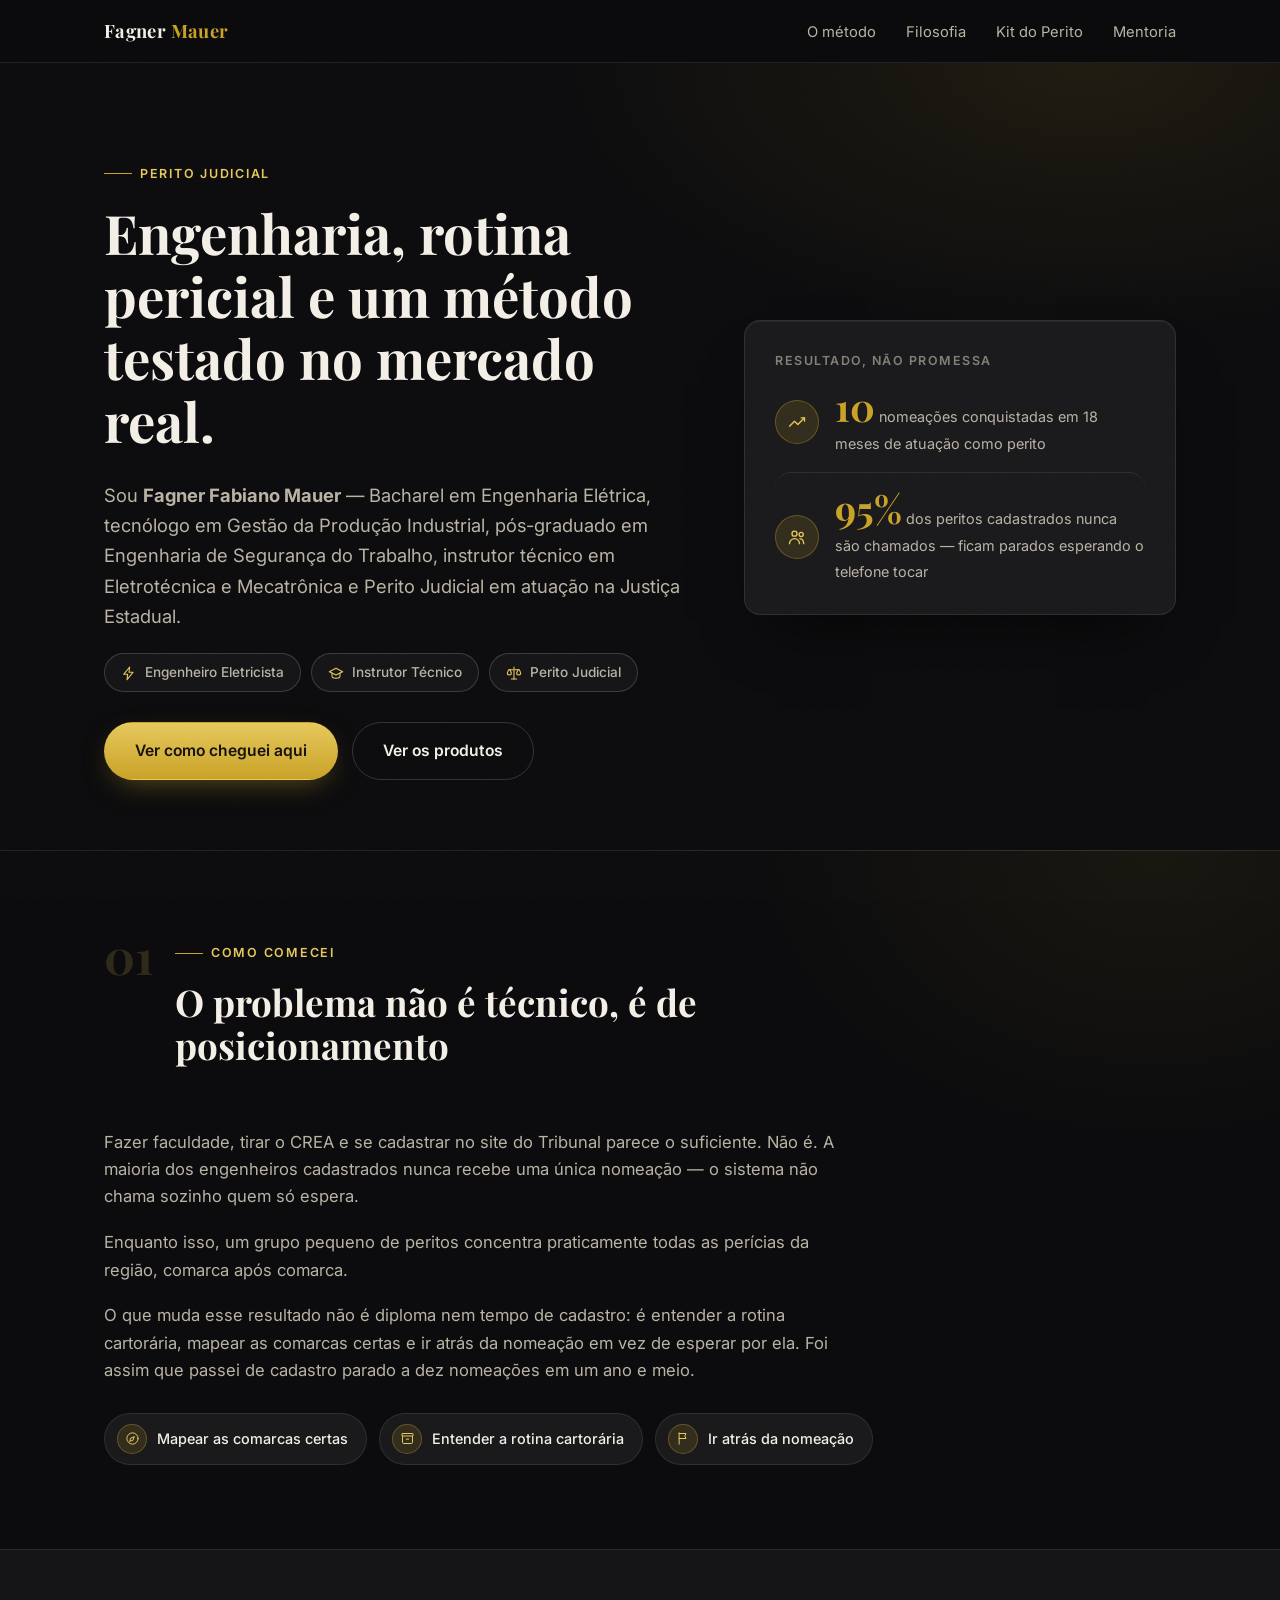
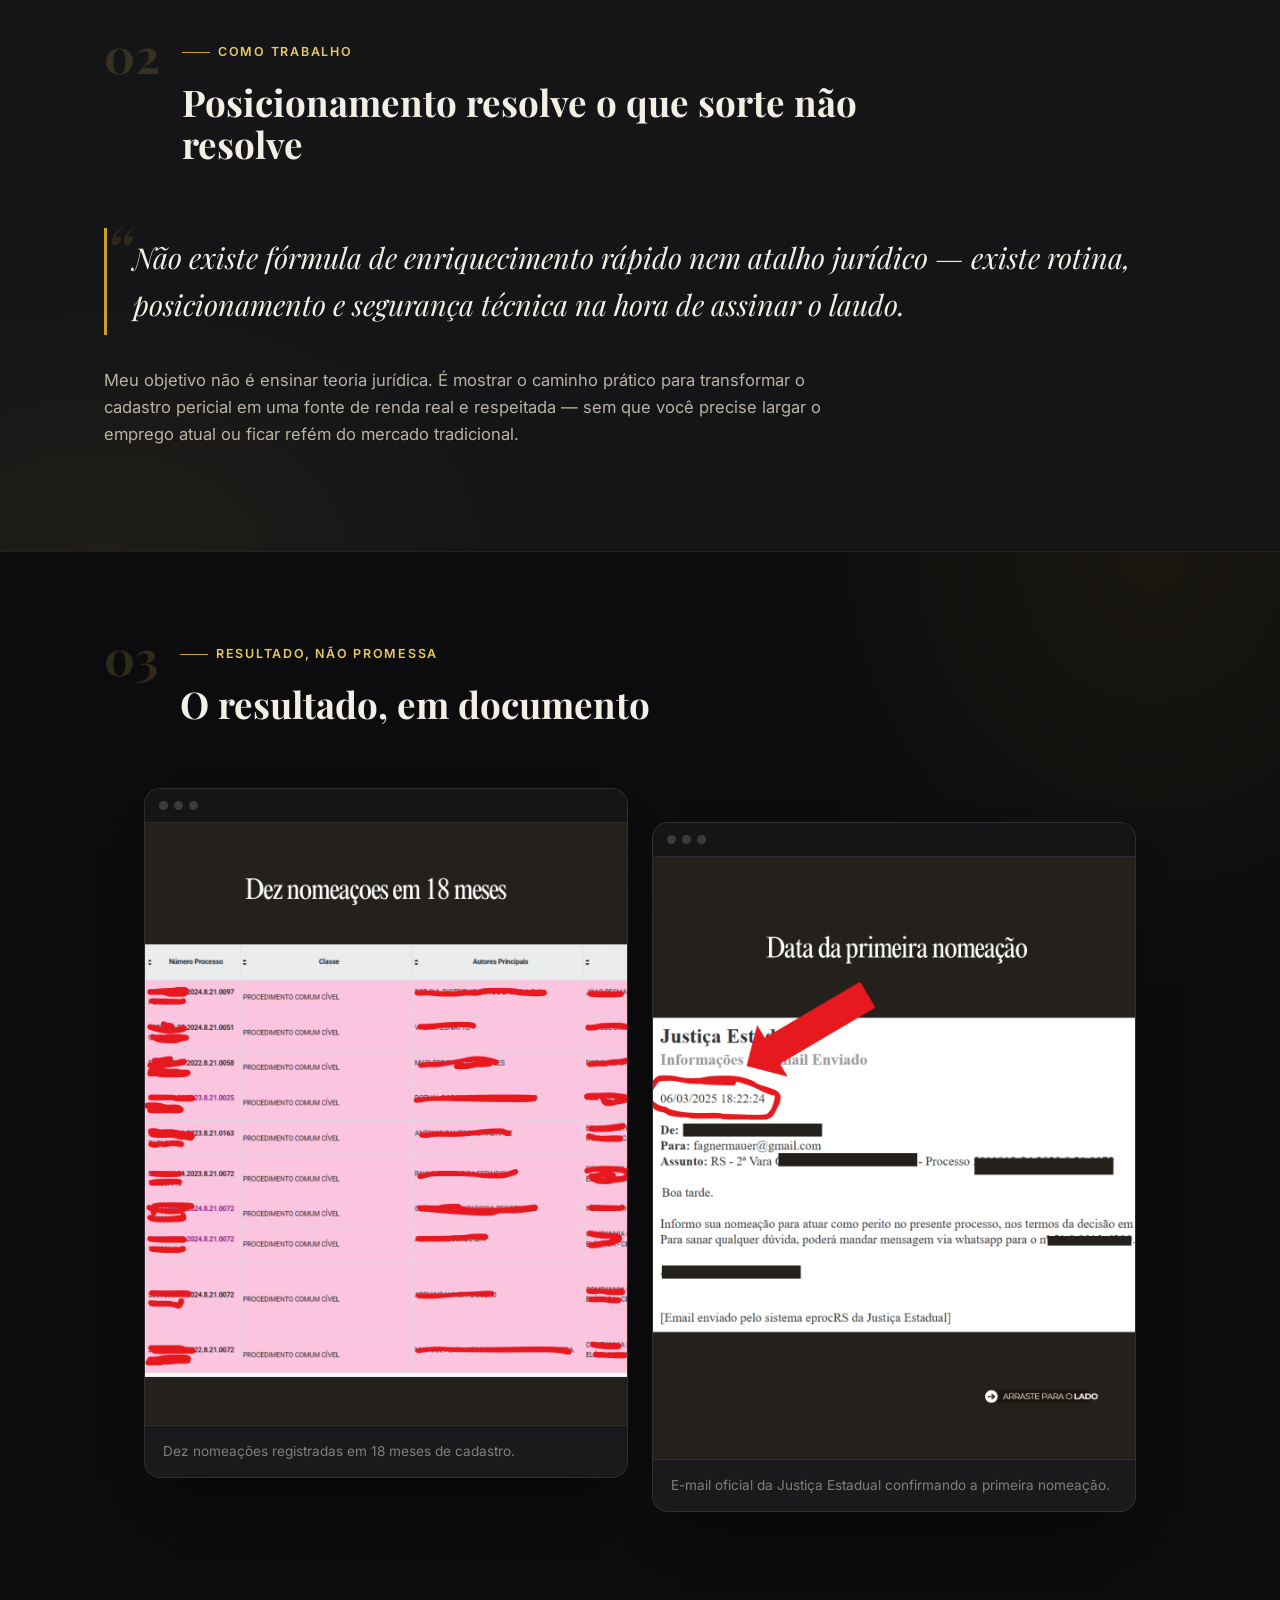
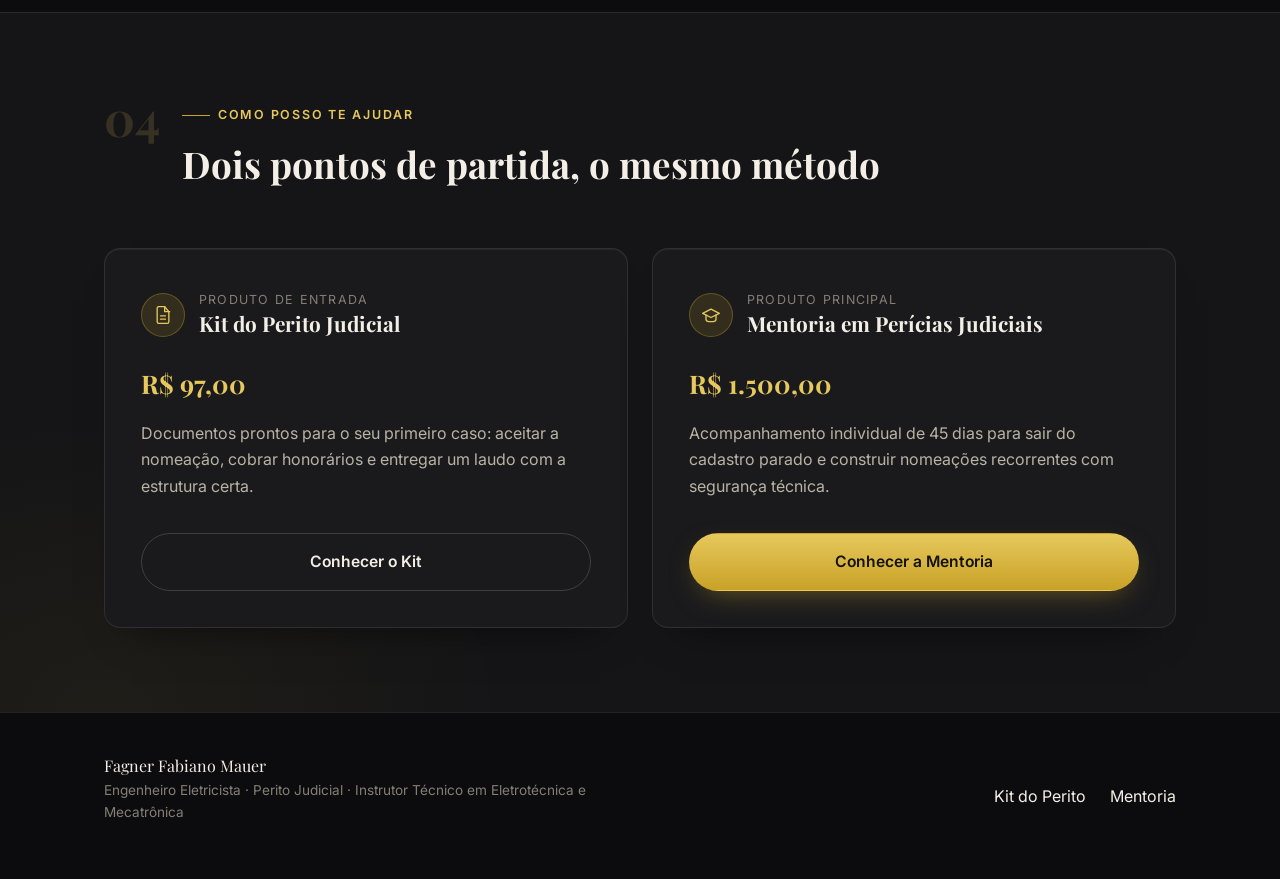
==== index.html @ dd3d5148 "Corrige preço do Kit para R$97,00 e liga o checkout real O checkout Eduzz mostra R$97,00 (não R$49,0" ====
<!doctype html>
<html lang="pt-BR">
<head>
  <meta charset="UTF-8" />
  <meta name="viewport" content="width=device-width, initial-scale=1.0" />
  <title>Fagner Mauer — Perito Judicial | Engenharia e Perícias Judiciais</title>
  <meta name="description" content="Fagner Fabiano Mauer, Engenheiro e Perito Judicial: o método por trás de dez nomeações em 18 meses e como aplicá-lo na sua própria atuação pericial." />
  <link rel="preconnect" href="https://fonts.googleapis.com" />
  <link rel="preconnect" href="https://fonts.gstatic.com" crossorigin />
  <link href="https://fonts.googleapis.com/css2?family=Playfair+Display:wght@600;700&family=Inter:wght@400;500;600;700&display=swap" rel="stylesheet" />
  <link rel="stylesheet" href="assets/css/style.css" />
</head>
<body>

  <nav class="nav">
    <div class="container nav-inner">
      <a href="index.html" class="brand">Fagner <span>Mauer</span></a>
      <ul class="nav-links">
        <li><a href="#historia">O método</a></li>
        <li><a href="#filosofia">Filosofia</a></li>
        <li><a href="kit.html">Kit do Perito</a></li>
        <li><a href="mentoria.html">Mentoria</a></li>
      </ul>
      <button class="nav-toggle" aria-label="Abrir menu" aria-expanded="false">☰</button>
    </div>
  </nav>

  <header class="hero">
    <div class="container hero-grid">
      <div class="hero-copy">
        <span class="eyebrow">Perito Judicial</span>
        <h1>Engenharia, rotina pericial e um método testado no mercado real.</h1>
        <p class="lede">
          Sou <strong>Fagner Fabiano Mauer</strong> — Bacharel em Engenharia Elétrica, tecnólogo em Gestão da
          Produção Industrial, pós-graduado em Engenharia de Segurança do Trabalho, instrutor técnico em
          Eletrotécnica e Mecatrônica e Perito Judicial em atuação na Justiça Estadual.
        </p>
        <div class="credential-row">
          <span class="badge">
            <svg class="icon" viewBox="0 0 24 24"><path d="M13 3 4 14h6l-1 8 9-11h-6l1-8Z" /></svg>
            Engenheiro Eletricista
          </span>
          <span class="badge">
            <svg class="icon" viewBox="0 0 24 24"><path d="M22 10 12 5 2 10l10 5 10-5Z" /><path d="M6 12v5c0 1.7 2.7 3 6 3s6-1.3 6-3v-5" /></svg>
            Instrutor Técnico
          </span>
          <span class="badge">
            <svg class="icon" viewBox="0 0 24 24"><path d="M12 3v18" /><path d="M8 21h8" /><path d="M5 7h6M13 7h6" /><path d="M4 7 2 12a3 3 0 0 0 3 3 3 3 0 0 0 3-3L6 7Z" /><path d="M18 7l-2 5a3 3 0 0 0 3 3 3 3 0 0 0 3-3l-2-5Z" /></svg>
            Perito Judicial
          </span>
        </div>
        <div class="hero-actions">
          <a href="#historia" class="btn btn-primary">Ver como cheguei aqui</a>
          <a href="#produtos" class="btn btn-outline">Ver os produtos</a>
        </div>
      </div>
      <div class="hero-panel reveal">
        <span class="panel-label">Resultado, não promessa</span>
        <div class="stat">
          <span class="icon-circle">
            <svg class="icon" viewBox="0 0 24 24"><path d="m3 17 6-6 4 4 8-8" /><path d="M17 7h4v4" /></svg>
          </span>
          <div>
            <span class="num">10</span>
            <span class="desc">nomeações conquistadas em 18 meses de atuação como perito</span>
          </div>
        </div>
        <div class="stat">
          <span class="icon-circle">
            <svg class="icon" viewBox="0 0 24 24"><circle cx="9" cy="8" r="3" /><path d="M3 20c0-3.3 2.7-6 6-6s6 2.7 6 6" /><circle cx="17" cy="9" r="2.5" /><path d="M15.5 14c2.5.3 4.5 2.5 4.5 6" /></svg>
          </span>
          <div>
            <span class="num">95%</span>
            <span class="desc">dos peritos cadastrados nunca são chamados — ficam parados esperando o telefone tocar</span>
          </div>
        </div>
      </div>
    </div>
  </header>

  <section id="historia">
    <div class="container">
      <div class="section-head">
        <span class="sec-num">01</span>
        <div class="section-head-text">
          <span class="eyebrow">Como comecei</span>
          <h2>O problema não é técnico, é de posicionamento</h2>
        </div>
      </div>
      <div class="prose prose-lg reveal">
        <p>
          Fazer faculdade, tirar o CREA e se cadastrar no site do Tribunal parece o suficiente. Não é. A maioria
          dos engenheiros cadastrados nunca recebe uma única nomeação — o sistema não chama sozinho quem só espera.
        </p>
        <p>
          Enquanto isso, um grupo pequeno de peritos concentra praticamente todas as perícias da região, comarca
          após comarca.
        </p>
        <p>
          O que muda esse resultado não é diploma nem tempo de cadastro: é entender a rotina cartorária, mapear as
          comarcas certas e ir atrás da nomeação em vez de esperar por ela. Foi assim que passei de cadastro parado
          a dez nomeações em um ano e meio.
        </p>
      </div>
      <div class="chip-row reveal">
        <span class="chip">
          <span class="icon-circle">
            <svg class="icon" viewBox="0 0 24 24"><circle cx="12" cy="12" r="9" /><path d="m14.5 9.5-1.8 5.3-5.3 1.8 1.8-5.3 5.3-1.8Z" /></svg>
          </span>
          Mapear as comarcas certas
        </span>
        <span class="chip">
          <span class="icon-circle">
            <svg class="icon" viewBox="0 0 24 24"><rect x="3" y="4" width="18" height="4" rx="1" /><path d="M4 8v10a2 2 0 0 0 2 2h12a2 2 0 0 0 2-2V8" /><path d="M10 13h4" /></svg>
          </span>
          Entender a rotina cartorária
        </span>
        <span class="chip">
          <span class="icon-circle">
            <svg class="icon" viewBox="0 0 24 24"><path d="M5 3v18" /><path d="M5 4h11l-2 4 2 4H5" /></svg>
          </span>
          Ir atrás da nomeação
        </span>
      </div>
    </div>
  </section>

  <section id="filosofia">
    <div class="container">
      <div class="section-head">
        <span class="sec-num">02</span>
        <div class="section-head-text">
          <span class="eyebrow">Como trabalho</span>
          <h2>Posicionamento resolve o que sorte não resolve</h2>
        </div>
      </div>
      <blockquote class="pull-quote reveal">
        Não existe fórmula de enriquecimento rápido nem atalho jurídico — existe rotina, posicionamento e
        segurança técnica na hora de assinar o laudo.
      </blockquote>
      <div class="prose prose-lg reveal">
        <p>
          Meu objetivo não é ensinar teoria jurídica. É mostrar o caminho prático para transformar o cadastro
          pericial em uma fonte de renda real e respeitada — sem que você precise largar o emprego atual ou ficar
          refém do mercado tradicional.
        </p>
      </div>
    </div>
  </section>

  <section id="prova">
    <div class="container">
      <div class="section-head">
        <span class="sec-num">03</span>
        <div class="section-head-text">
          <span class="eyebrow">Resultado, não promessa</span>
          <h2>O resultado, em documento</h2>
        </div>
      </div>
      <figure class="proof-gallery reveal">
        <div class="proof-item">
          <div class="chrome-bar"><span></span><span></span><span></span></div>
          <img src="assets/img/proof/nomeacoes.png" alt="Tabela de processos judiciais com dez nomeações registradas em 18 meses" loading="lazy" />
          <figcaption>Dez nomeações registradas em 18 meses de cadastro.</figcaption>
        </div>
        <div class="proof-item">
          <div class="chrome-bar"><span></span><span></span><span></span></div>
          <img src="assets/img/proof/email-nomeacao.png" alt="E-mail do sistema eprocRS informando a data da primeira nomeação como perito" loading="lazy" />
          <figcaption>E-mail oficial da Justiça Estadual confirmando a primeira nomeação.</figcaption>
        </div>
      </figure>
    </div>
  </section>

  <section id="produtos">
    <div class="container">
      <div class="section-head">
        <span class="sec-num">04</span>
        <div class="section-head-text">
          <span class="eyebrow">Como posso te ajudar</span>
          <h2>Dois pontos de partida, o mesmo método</h2>
        </div>
      </div>
      <div class="grid grid-2">
        <div class="offer-card reveal">
          <div class="offer-head">
            <span class="icon-circle">
              <svg class="icon" viewBox="0 0 24 24"><path d="M14 2H7a2 2 0 0 0-2 2v16a2 2 0 0 0 2 2h10a2 2 0 0 0 2-2V8Z" /><path d="M14 2v6h6" /><path d="M9 13h6M9 17h6" /></svg>
            </span>
            <div>
              <span class="offer-tag">Produto de entrada</span>
              <h3>Kit do Perito Judicial</h3>
            </div>
          </div>
          <span class="offer-price">R$ 97,00</span>
          <p>
            Documentos prontos para o seu primeiro caso: aceitar a nomeação, cobrar honorários e entregar um laudo
            com a estrutura certa.
          </p>
          <a href="kit.html" class="btn btn-outline btn-block">Conhecer o Kit</a>
        </div>
        <div class="offer-card reveal">
          <div class="offer-head">
            <span class="icon-circle">
              <svg class="icon" viewBox="0 0 24 24"><path d="M22 10 12 5 2 10l10 5 10-5Z" /><path d="M6 12v5c0 1.7 2.7 3 6 3s6-1.3 6-3v-5" /></svg>
            </span>
            <div>
              <span class="offer-tag">Produto principal</span>
              <h3>Mentoria em Perícias Judiciais</h3>
            </div>
          </div>
          <span class="offer-price">R$ 1.500,00</span>
          <p>
            Acompanhamento individual de 45 dias para sair do cadastro parado e construir nomeações recorrentes
            com segurança técnica.
          </p>
          <a href="mentoria.html" class="btn btn-primary btn-block">Conhecer a Mentoria</a>
        </div>
      </div>
    </div>
  </section>

  <footer>
    <div class="container">
      <div>
        <div class="foot-name">Fagner Fabiano Mauer</div>
        <p class="foot-cred">Engenheiro Eletricista · Perito Judicial · Instrutor Técnico em Eletrotécnica e Mecatrônica</p>
      </div>
      <div>
        <a href="kit.html" style="margin-right: 20px;">Kit do Perito</a>
        <a href="mentoria.html">Mentoria</a>
      </div>
    </div>
  </footer>

  <script src="assets/vendor/gsap.min.js"></script>
  <script src="assets/vendor/ScrollTrigger.min.js"></script>
  <script src="assets/js/main.js"></script>
</body>
</html>
---- assets/css/style.css ----
/* ===========================================================
   Fagner Mauer — Perito Judicial
   Funil: index (carta) -> kit -> mentoria
   =========================================================== */

:root {
  --bg: #0c0c0e;
  --bg-alt: #151517;
  --bg-card: #1a1a1d;
  --border: rgba(255, 255, 255, 0.09);
  --border-strong: rgba(255, 255, 255, 0.16);

  --gold: #c9a227;
  --gold-light: #e6c85c;
  --gold-dim: rgba(201, 162, 39, 0.14);

  --text: #f3efe6;
  --text-muted: #b9b3a4;
  --text-faint: #837f76;

  --serif: "Playfair Display", "Times New Roman", Georgia, serif;
  --sans: "Inter", -apple-system, BlinkMacSystemFont, "Segoe UI", sans-serif;

  --container: 1120px;
  --radius: 10px;
  --radius-lg: 16px;
}

* {
  box-sizing: border-box;
}

html {
  scroll-behavior: smooth;
}

body {
  margin: 0;
  background: var(--bg);
  color: var(--text);
  font-family: var(--sans);
  font-size: 16px;
  line-height: 1.65;
  -webkit-font-smoothing: antialiased;
  position: relative;
}

/* Textura sutil de grão — tira a chapadez do preto sólido, quase imperceptível. */
body::before {
  content: "";
  position: fixed;
  inset: 0;
  z-index: 1;
  pointer-events: none;
  opacity: 0.035;
  mix-blend-mode: overlay;
  background-image: url("data:image/svg+xml,%3Csvg xmlns='http://www.w3.org/2000/svg' width='180' height='180'%3E%3Cfilter id='n'%3E%3CfeTurbulence type='fractalNoise' baseFrequency='0.9' numOctaves='2' stitchTiles='stitch'/%3E%3C/filter%3E%3Crect width='100%25' height='100%25' filter='url(%23n)'/%3E%3C/svg%3E");
}

/* Glow ambiente alternado por seção — evita a parede preta plana entre blocos. */
section {
  position: relative;
  overflow: hidden;
}

section::before {
  content: "";
  position: absolute;
  inset: 0;
  z-index: 0;
  pointer-events: none;
  background: radial-gradient(45% 60% at 90% 0%, rgba(201, 162, 39, 0.07), transparent 70%);
}

section:nth-of-type(even)::before {
  background: radial-gradient(45% 60% at 8% 100%, rgba(201, 162, 39, 0.06), transparent 70%);
}

section > .container {
  position: relative;
  z-index: 1;
}

img {
  max-width: 100%;
  display: block;
}

a {
  color: inherit;
  text-decoration: none;
}

h1, h2, h3, h4 {
  font-family: var(--serif);
  font-weight: 700;
  line-height: 1.15;
  margin: 0 0 0.5em;
  color: var(--text);
}

h1 { font-size: clamp(2.1rem, 5vw, 3.4rem); }
h2 { font-size: clamp(1.6rem, 3.4vw, 2.3rem); }
h3 { font-size: 1.3rem; }

p {
  margin: 0 0 1.1em;
  color: var(--text-muted);
}

.container {
  width: 100%;
  max-width: var(--container);
  margin: 0 auto;
  padding: 0 24px;
}

.eyebrow {
  display: inline-flex;
  align-items: center;
  gap: 8px;
  font-size: 0.78rem;
  letter-spacing: 0.14em;
  text-transform: uppercase;
  color: var(--gold-light);
  font-weight: 600;
  margin-bottom: 18px;
}

.eyebrow::before {
  content: "";
  width: 28px;
  height: 1px;
  background: var(--gold);
}

/* ---------- Icons ---------- */
.icon {
  width: 20px;
  height: 20px;
  flex: none;
  stroke: currentColor;
  fill: none;
  stroke-width: 1.6;
  stroke-linecap: round;
  stroke-linejoin: round;
}

.icon-lg {
  width: 26px;
  height: 26px;
  stroke-width: 1.5;
}

.icon-circle {
  flex: none;
  width: 44px;
  height: 44px;
  border-radius: 50%;
  background: var(--gold-dim);
  border: 1px solid rgba(201, 162, 39, 0.35);
  color: var(--gold-light);
  display: flex;
  align-items: center;
  justify-content: center;
}

/* ---------- Nav ---------- */
.nav {
  position: sticky;
  top: 0;
  z-index: 50;
  background: rgba(12, 12, 14, 0.85);
  backdrop-filter: blur(10px);
  border-bottom: 1px solid var(--border);
}

.nav-inner {
  display: flex;
  align-items: center;
  justify-content: space-between;
  padding: 16px 24px;
}

.brand {
  font-family: var(--serif);
  font-size: 1.15rem;
  font-weight: 700;
  letter-spacing: 0.02em;
  color: var(--text);
}

.brand span {
  color: var(--gold);
}

.nav-links {
  display: flex;
  align-items: center;
  gap: 30px;
  list-style: none;
  margin: 0;
  padding: 0;
}

.nav-links a {
  font-size: 0.92rem;
  color: var(--text-muted);
  transition: color 0.2s ease;
}

.nav-links a:hover {
  color: var(--gold-light);
}

.nav-toggle {
  display: none;
  background: none;
  border: 1px solid var(--border-strong);
  border-radius: 8px;
  width: 40px;
  height: 40px;
  color: var(--text);
  font-size: 1.1rem;
  cursor: pointer;
}

/* ---------- Buttons ---------- */
.btn {
  display: inline-flex;
  align-items: center;
  justify-content: center;
  gap: 8px;
  padding: 15px 30px;
  border-radius: 999px;
  font-weight: 600;
  font-size: 0.98rem;
  border: 1px solid transparent;
  cursor: pointer;
  transition: transform 0.18s ease, box-shadow 0.18s ease, background 0.18s ease, border-color 0.18s ease;
}

.btn-primary {
  background: linear-gradient(180deg, var(--gold-light), var(--gold));
  color: #14120a;
  box-shadow: 0 10px 30px -12px rgba(201, 162, 39, 0.55);
}

.btn-primary:hover {
  transform: translateY(-2px);
  box-shadow: 0 14px 34px -10px rgba(201, 162, 39, 0.7);
}

.btn-outline {
  background: transparent;
  color: var(--text);
  border-color: var(--border-strong);
}

.btn-outline:hover {
  border-color: var(--gold);
  color: var(--gold-light);
}

.btn-block { width: 100%; }

/* ---------- Hero ---------- */
.hero {
  padding: 92px 0 70px;
  border-bottom: 1px solid var(--border);
  background:
    radial-gradient(60% 50% at 85% 0%, rgba(201, 162, 39, 0.10), transparent 70%),
    var(--bg);
}

.hero .lede {
  font-size: 1.15rem;
  color: var(--text-muted);
  max-width: 640px;
}

.hero-price {
  display: inline-flex;
  align-items: baseline;
  gap: 10px;
  margin: 6px 0 26px;
  font-family: var(--serif);
}

.hero-price .amount {
  font-size: 2.4rem;
  color: var(--gold-light);
  font-weight: 700;
  white-space: nowrap;
}

.hero-price .label {
  font-size: 0.95rem;
  color: var(--text-faint);
  font-family: var(--sans);
}

.badge {
  display: inline-flex;
  align-items: center;
  gap: 8px;
  padding: 7px 16px;
  border-radius: 999px;
  background: var(--gold-dim);
  border: 1px solid rgba(201, 162, 39, 0.35);
  color: var(--gold-light);
  font-size: 0.85rem;
  font-weight: 600;
  margin-bottom: 22px;
}

.badge .icon {
  width: 16px;
  height: 16px;
}

.hero-actions {
  display: flex;
  flex-wrap: wrap;
  gap: 14px;
  margin-top: 30px;
}

/* ---------- Hero: layout em 2 colunas (texto + painel de destaque) ---------- */
.hero-grid {
  display: grid;
  grid-template-columns: 1.15fr 0.85fr;
  gap: 56px;
  align-items: center;
}

.hero-panel {
  background: var(--bg-card);
  border: 1px solid var(--border);
  border-radius: var(--radius-lg);
  padding: 30px;
  display: flex;
  flex-direction: column;
  gap: 16px;
  box-shadow: inset 0 1px 0 rgba(255, 255, 255, 0.05), 0 34px 60px -30px rgba(0, 0, 0, 0.75);
}

.hero-panel .panel-label {
  font-size: 0.78rem;
  letter-spacing: 0.12em;
  text-transform: uppercase;
  color: var(--text-faint);
  font-weight: 600;
}

.hero-panel .stat {
  box-shadow: none;
  padding: 0;
  border: 0;
  background: none;
}

.hero-panel .stat + .stat {
  padding-top: 16px;
  border-top: 1px solid var(--border);
}

.hero-panel .hero-price {
  margin: 0;
  flex-direction: column;
  align-items: flex-start;
  gap: 2px;
}

.hero-panel .badge {
  margin-bottom: 0;
}

.hero-panel .panel-quote {
  font-family: var(--serif);
  font-style: italic;
  font-size: 1.05rem;
  color: var(--text);
  border-left: 2px solid var(--gold);
  padding-left: 14px;
  margin: 0;
}

.hero-panel .btn {
  margin-top: 4px;
}

/* Faixa de credenciais/badges abaixo do lede do hero */
.credential-row {
  display: flex;
  flex-wrap: wrap;
  gap: 10px;
  margin: 22px 0 6px;
}

.credential-row .badge {
  margin-bottom: 0;
  background: rgba(255, 255, 255, 0.04);
  border-color: var(--border-strong);
  color: var(--text-muted);
  font-weight: 500;
}

.credential-row .badge .icon {
  color: var(--gold-light);
}

/* ---------- Stat strip ---------- */
.stat-strip {
  border-bottom: 1px solid var(--border);
  background: var(--bg-alt);
}

.stat-strip .container {
  display: grid;
  grid-template-columns: repeat(2, 1fr);
  gap: 20px;
  padding-top: 40px;
  padding-bottom: 40px;
}

.stat {
  display: flex;
  align-items: center;
  gap: 16px;
  padding: 22px 24px;
  background: var(--bg-card);
  border: 1px solid var(--border);
  border-radius: var(--radius-lg);
  box-shadow: inset 0 1px 0 rgba(255, 255, 255, 0.05), 0 20px 34px -28px rgba(0, 0, 0, 0.6);
}

.stat .num {
  font-family: var(--serif);
  font-size: 2.4rem;
  color: var(--gold);
  font-weight: 700;
  line-height: 1;
}

.stat .desc {
  color: var(--text-muted);
  font-size: 0.9rem;
  max-width: 260px;
}

/* ---------- Sections ---------- */
section {
  padding: 84px 0;
}

section + section {
  border-top: 1px solid var(--border);
}

.section-head {
  display: flex;
  align-items: flex-start;
  gap: 22px;
  max-width: 780px;
  margin-bottom: 44px;
}

.section-head .sec-num {
  flex: none;
  font-family: var(--serif);
  font-size: 3rem;
  font-weight: 700;
  line-height: 0.85;
  color: rgba(230, 200, 92, 0.16);
}

.section-head-text {
  min-width: 0;
}

.section-head-text .eyebrow {
  margin-top: 6px;
}

/* Zebra: alterna o fundo das seções de conteúdo para quebrar a monotonia do preto */
section:nth-of-type(even):not(.cta-band) {
  background-color: var(--bg-alt);
}

.prose p {
  font-size: 1.04rem;
}

.prose-lg {
  max-width: 760px;
}

/* Chips — resume pontos-chave do texto acima em formato escaneável */
.chip-row {
  display: flex;
  flex-wrap: wrap;
  gap: 12px;
  margin: 28px 0 0;
}

.chip {
  display: inline-flex;
  align-items: center;
  gap: 10px;
  padding: 10px 18px 10px 12px;
  background: var(--bg-card);
  border: 1px solid var(--border);
  border-radius: 999px;
  font-size: 0.9rem;
  color: var(--text);
  font-weight: 500;
}

.chip .icon-circle {
  width: 30px;
  height: 30px;
}

.chip .icon {
  width: 15px;
  height: 15px;
}

/* Pull quote / philosophy */
.pull-quote {
  position: relative;
  font-family: var(--serif);
  font-style: italic;
  font-size: clamp(1.3rem, 2.6vw, 1.8rem);
  color: var(--text);
  border-left: 3px solid var(--gold);
  padding: 6px 0 6px 26px;
  margin: 0 0 32px;
}

.pull-quote::before {
  content: "\201C";
  position: absolute;
  top: -14px;
  left: -4px;
  font-family: var(--serif);
  font-size: 4.5rem;
  color: var(--gold-dim);
  line-height: 1;
  pointer-events: none;
}

.quote-block {
  background: var(--bg-card);
  border: 1px solid var(--border);
  border-radius: var(--radius-lg);
  padding: 40px 44px;
  position: relative;
  box-shadow: inset 0 1px 0 rgba(255, 255, 255, 0.05), 0 24px 40px -28px rgba(0, 0, 0, 0.65);
}

.quote-block::before {
  content: "\201C";
  position: absolute;
  top: 6px;
  left: 24px;
  font-family: var(--serif);
  font-size: 4rem;
  color: var(--gold-dim);
  line-height: 1;
}

.quote-block p {
  font-family: var(--serif);
  font-style: italic;
  font-size: clamp(1.15rem, 2.2vw, 1.5rem);
  color: var(--text);
  margin: 0;
}

.quote-cite {
  display: block;
  margin-top: 20px;
  font-family: var(--sans);
  font-style: normal;
  font-size: 0.88rem;
  color: var(--text-faint);
}

/* ---------- Cards / grid ---------- */
.grid {
  display: grid;
  gap: 24px;
}

.grid-2 { grid-template-columns: repeat(2, 1fr); }
.grid-3 { grid-template-columns: repeat(3, 1fr); }

.card {
  background: var(--bg-card);
  border: 1px solid var(--border);
  border-radius: var(--radius-lg);
  padding: 32px;
  box-shadow: inset 0 1px 0 rgba(255, 255, 255, 0.05), 0 24px 40px -28px rgba(0, 0, 0, 0.65);
  transition: border-color 0.2s ease, transform 0.2s ease, box-shadow 0.2s ease;
}

.card:hover {
  border-color: var(--border-strong);
  transform: translateY(-3px);
  box-shadow: inset 0 1px 0 rgba(255, 255, 255, 0.06), 0 28px 46px -24px rgba(0, 0, 0, 0.7);
}

.card .pillar-badge {
  display: flex;
  align-items: center;
  gap: 12px;
  margin-bottom: 18px;
}

.card .pillar-badge .icon-circle {
  background: var(--gold);
  border-color: var(--gold);
  color: #14120a;
}

.card .pillar-num {
  font-family: var(--serif);
  font-size: 0.8rem;
  letter-spacing: 0.08em;
  color: var(--gold-light);
  text-transform: uppercase;
}

.card h3 {
  margin-bottom: 10px;
}

.card p {
  margin-bottom: 0;
  font-size: 0.97rem;
}

/* Offer cards (index -> products) */
.offer-card {
  background: var(--bg-card);
  border: 1px solid var(--border);
  border-radius: var(--radius-lg);
  padding: 36px;
  display: flex;
  flex-direction: column;
  gap: 16px;
  box-shadow: inset 0 1px 0 rgba(255, 255, 255, 0.05), 0 24px 40px -28px rgba(0, 0, 0, 0.65);
  transition: transform 0.2s ease, box-shadow 0.2s ease, border-color 0.2s ease;
}

.offer-card:hover {
  transform: translateY(-3px);
  border-color: var(--border-strong);
}

.offer-card .offer-head {
  display: flex;
  align-items: center;
  gap: 14px;
}

.offer-card .offer-tag {
  font-size: 0.78rem;
  letter-spacing: 0.1em;
  text-transform: uppercase;
  color: var(--text-faint);
}

.offer-card .offer-price {
  font-family: var(--serif);
  color: var(--gold-light);
  font-size: 1.6rem;
  font-weight: 700;
}

.offer-card p {
  flex-grow: 1;
}

/* Checklist */
.check-list {
  list-style: none;
  margin: 0;
  padding: 0;
  display: flex;
  flex-direction: column;
  gap: 18px;
}

.check-list li {
  display: flex;
  gap: 16px;
  align-items: flex-start;
  padding: 22px;
  background: var(--bg-card);
  border: 1px solid var(--border);
  border-radius: var(--radius);
  box-shadow: inset 0 1px 0 rgba(255, 255, 255, 0.05), 0 16px 30px -26px rgba(0, 0, 0, 0.6);
  transition: border-color 0.2s ease, transform 0.2s ease;
}

.check-list li:hover {
  border-color: var(--border-strong);
  transform: translateX(3px);
}

.check-list .mark {
  flex: none;
  width: 30px;
  height: 30px;
  border-radius: 50%;
  background: var(--gold-dim);
  border: 1px solid rgba(201, 162, 39, 0.4);
  color: var(--gold-light);
  display: flex;
  align-items: center;
  justify-content: center;
  font-size: 0.85rem;
  font-weight: 700;
  font-family: var(--serif);
}

.check-list strong {
  color: var(--text);
  display: block;
  margin-bottom: 3px;
}

.check-list span {
  color: var(--text-muted);
  font-size: 0.95rem;
}

/* Order bump */
.bump {
  display: flex;
  gap: 18px;
  align-items: flex-start;
  background: var(--gold-dim);
  border: 1px dashed rgba(201, 162, 39, 0.5);
  border-radius: var(--radius);
  padding: 24px;
  margin-top: 26px;
}

.bump .bump-tag {
  flex: none;
  font-family: var(--serif);
  font-weight: 700;
  font-size: 0.78rem;
  letter-spacing: 0.06em;
  color: #14120a;
  background: var(--gold-light);
  padding: 6px 12px;
  border-radius: 999px;
}

.bump p {
  margin: 6px 0 0;
  color: var(--text);
}

.fine-print {
  font-size: 0.85rem;
  color: var(--text-faint);
  font-style: italic;
  margin-top: 18px;
}

/* ---------- Proof / gallery ---------- */
.proof-gallery {
  display: grid;
  grid-template-columns: 1fr 1fr;
  gap: 24px;
  align-items: start;
}

.proof-item {
  border: 1px solid var(--border);
  border-radius: var(--radius-lg);
  overflow: hidden;
  background: var(--bg-card);
  box-shadow: 0 30px 50px -28px rgba(0, 0, 0, 0.7);
}

.proof-item:nth-child(2) {
  margin-top: 34px;
}

.proof-item .chrome-bar {
  display: flex;
  gap: 6px;
  padding: 12px 14px;
  background: var(--bg-alt);
  border-bottom: 1px solid var(--border);
}

.proof-item .chrome-bar span {
  width: 9px;
  height: 9px;
  border-radius: 50%;
  background: rgba(255, 255, 255, 0.16);
}

.proof-item img {
  width: 100%;
  height: auto;
}

.proof-item figcaption {
  padding: 14px 18px;
  font-size: 0.85rem;
  color: var(--text-faint);
  border-top: 1px solid var(--border);
}

/* ---------- CTA band ---------- */
.cta-band {
  background: linear-gradient(180deg, var(--bg-alt), var(--bg));
  border-top: 1px solid var(--border);
  text-align: center;
  padding: 90px 0;
}

.cta-band h2 {
  max-width: 620px;
  margin: 0 auto 14px;
}

.cta-band p {
  max-width: 520px;
  margin: 0 auto 32px;
}

/* ---------- Footer ---------- */
footer {
  border-top: 1px solid var(--border);
  padding: 40px 0;
}

footer .container {
  display: flex;
  flex-wrap: wrap;
  justify-content: space-between;
  gap: 16px;
  align-items: center;
}

footer .foot-name {
  font-family: var(--serif);
  color: var(--text);
}

footer .foot-cred {
  font-size: 0.85rem;
  color: var(--text-faint);
  max-width: 520px;
}

/* ---------- Reveal on scroll ----------
   Estado inicial e animação ficam a cargo do GSAP/ScrollTrigger (main.js),
   que aplica autoAlpha/transform via inline style. Sem CSS aqui: se o
   script falhar ao carregar, o conteúdo já nasce visível — nunca fica
   preso em opacity:0. */

/* ---------- Responsive ---------- */
@media (max-width: 860px) {
  .grid-3 { grid-template-columns: 1fr; }
  .grid-2 { grid-template-columns: 1fr; }
  .proof-gallery { grid-template-columns: 1fr; }
  .proof-item:nth-child(2) { margin-top: 0; }
  .stat-strip .container { grid-template-columns: 1fr; }
  .hero-grid { grid-template-columns: 1fr; gap: 32px; }
}

@media (max-width: 640px) {
  .section-head { gap: 14px; }
  .section-head .sec-num { font-size: 2rem; }
}

@media (max-width: 720px) {
  .nav-links {
    position: absolute;
    top: 100%;
    left: 0;
    right: 0;
    background: var(--bg);
    border-bottom: 1px solid var(--border);
    flex-direction: column;
    align-items: flex-start;
    gap: 4px;
    padding: 10px 24px 20px;
    display: none;
  }

  .nav-links.is-open {
    display: flex;
  }

  .nav-links a {
    display: block;
    padding: 10px 0;
    width: 100%;
  }

  .nav-toggle {
    display: block;
  }

  section {
    padding: 60px 0;
  }

  .quote-block {
    padding: 30px 26px;
  }
}
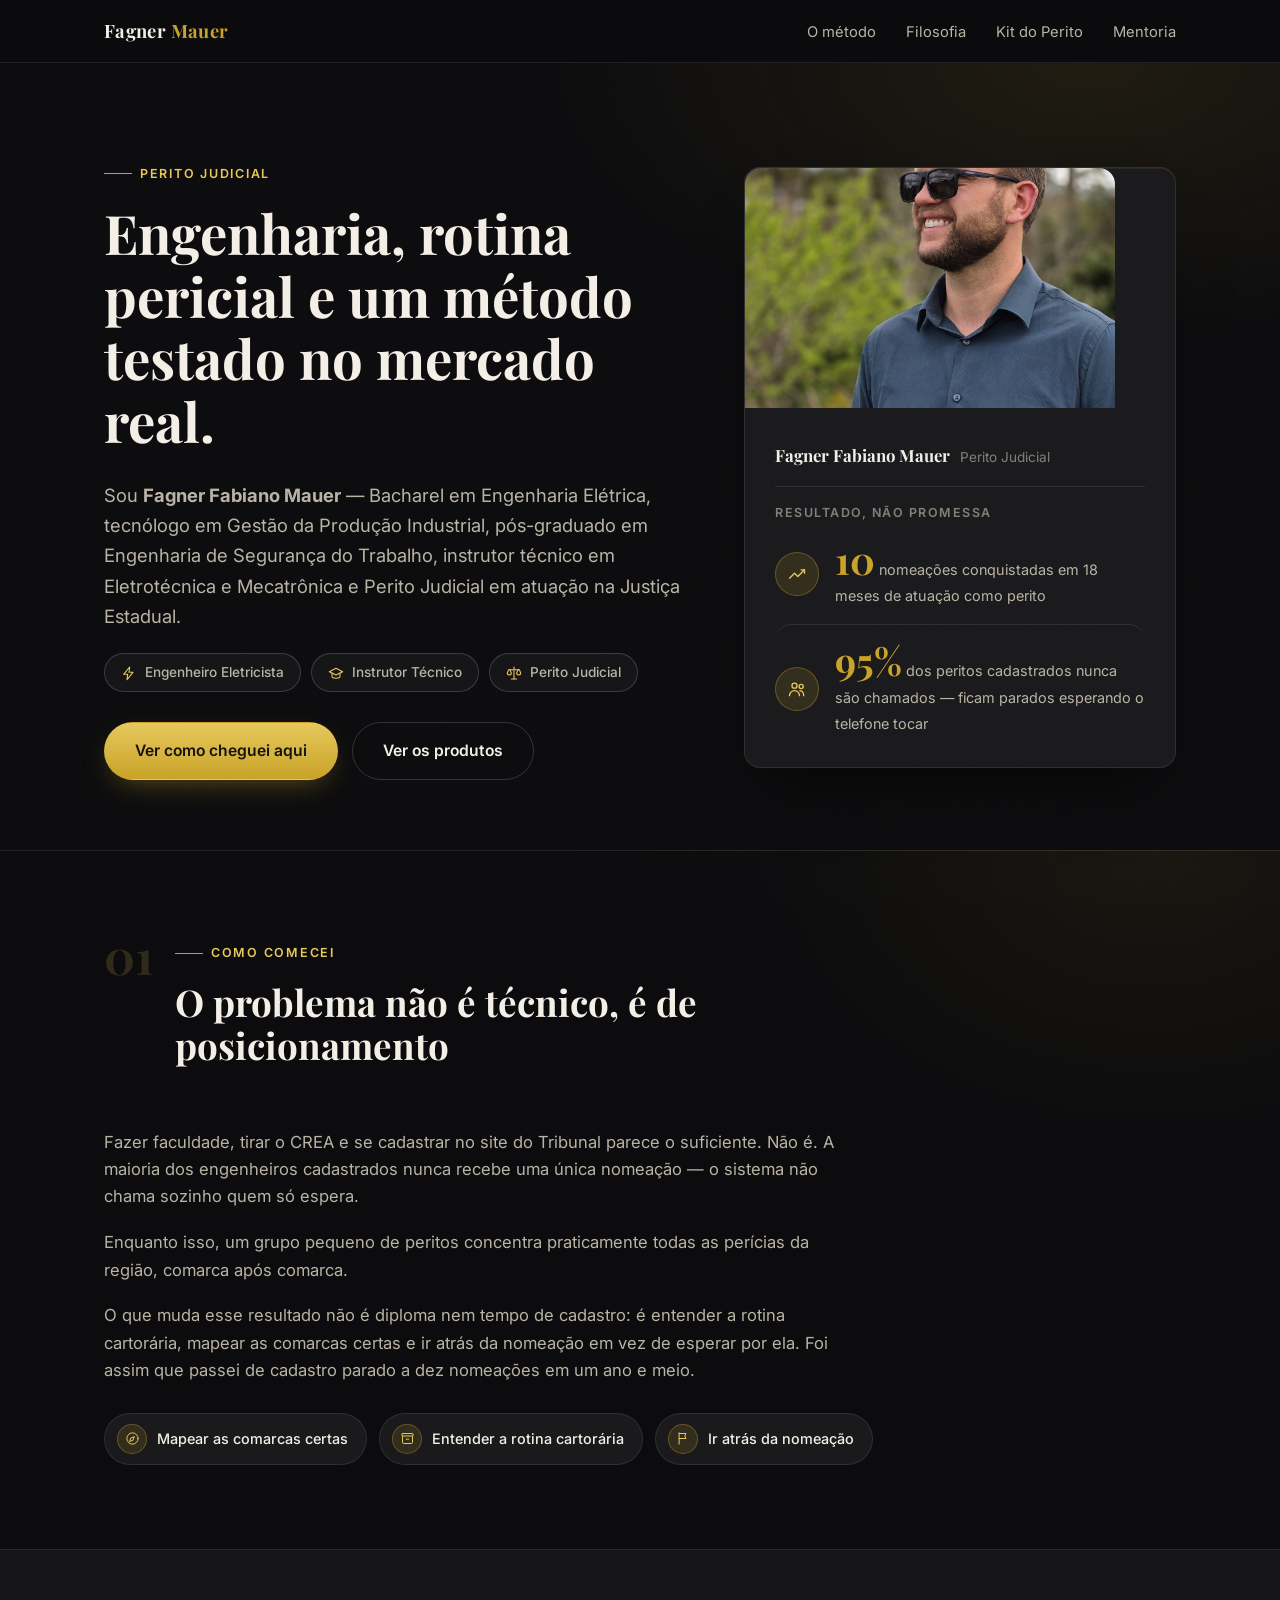
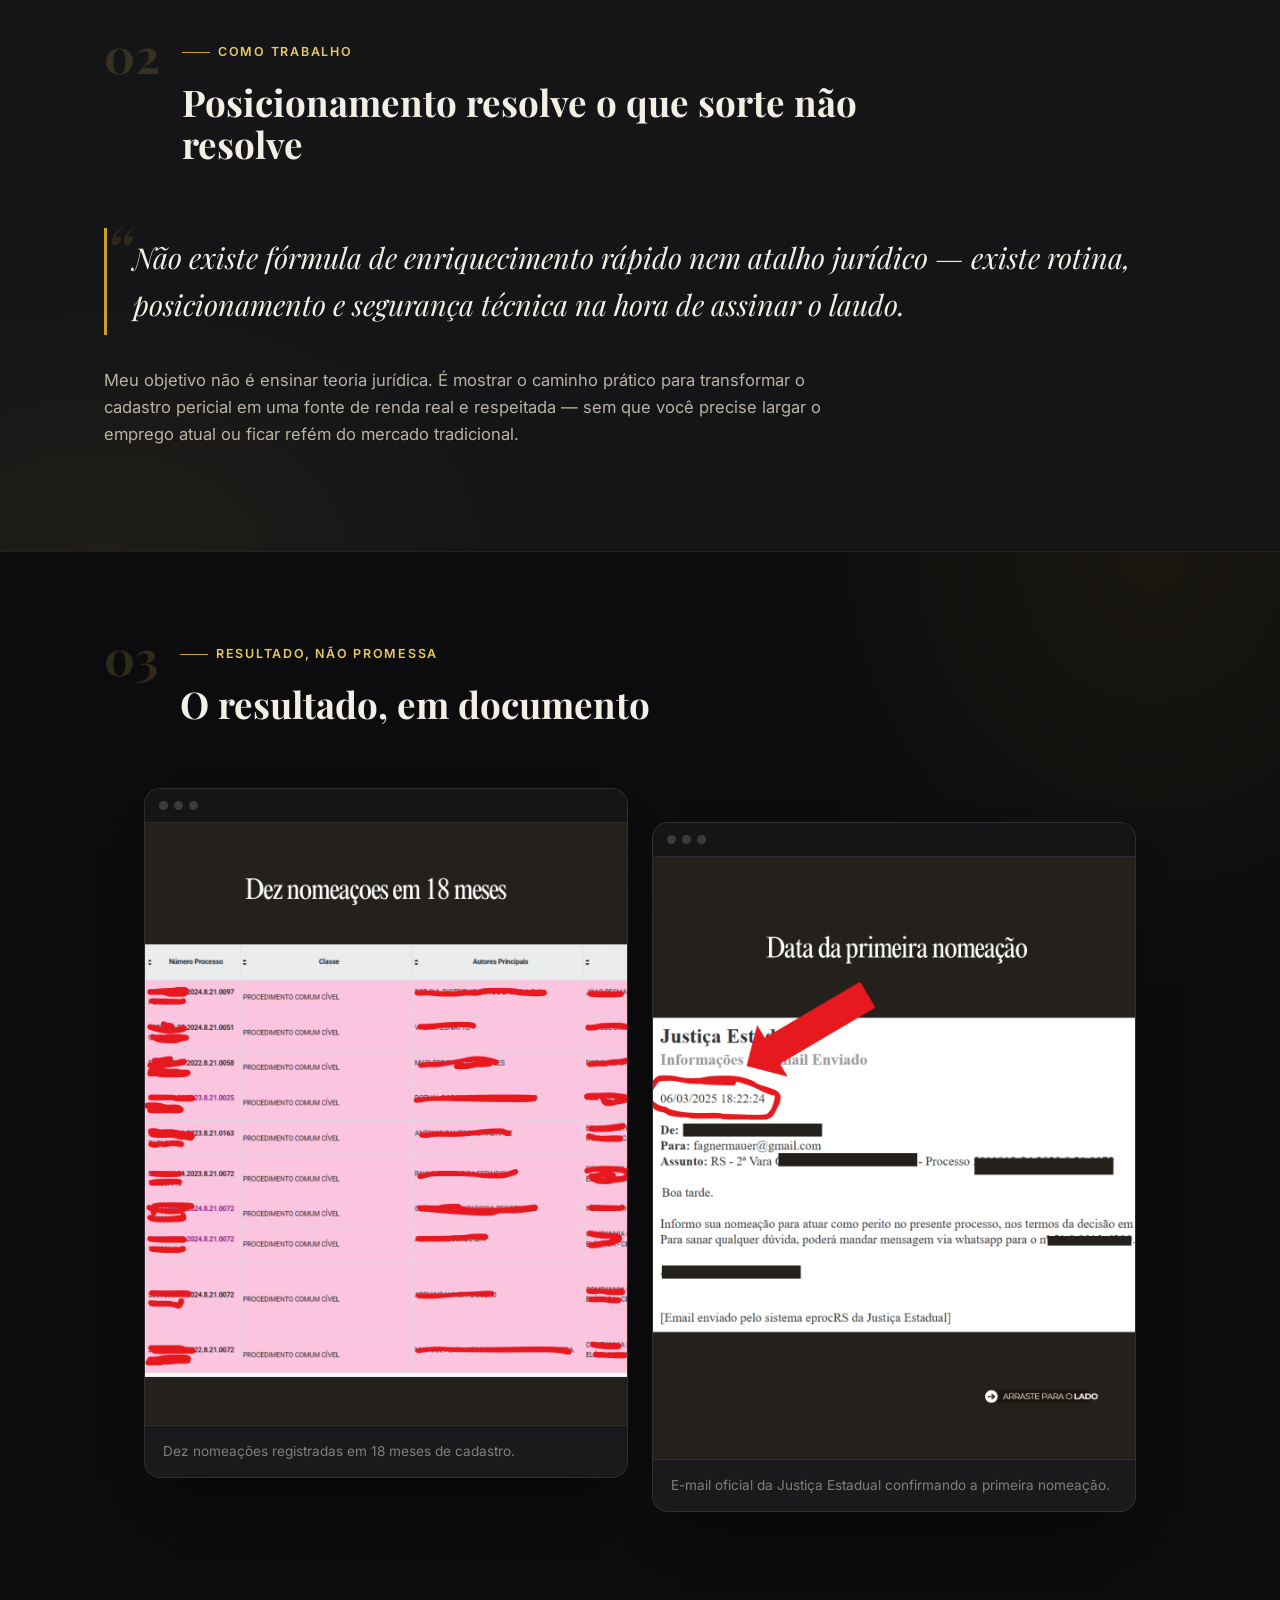
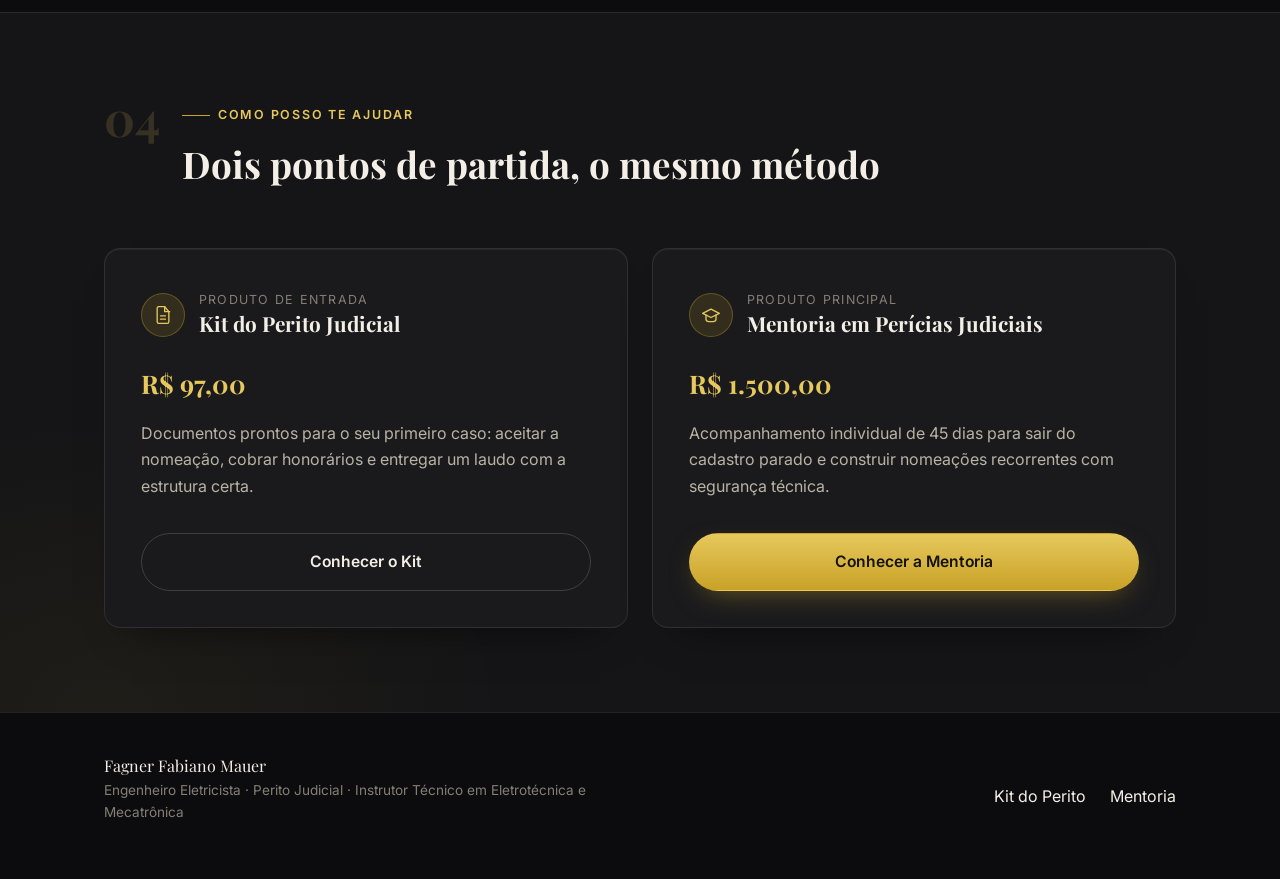
==== commit a0158990: "Adiciona foto real do Fagner ao hero (index e mentoria) Move as fotos que você subiu na raiz para as" ====
--- a/index.html
+++ b/index.html
@@ -55,6 +55,11 @@
         </div>
       </div>
       <div class="hero-panel reveal">
+        <img src="assets/img/fagner-2.jpg" alt="Fagner Fabiano Mauer, Engenheiro e Perito Judicial" class="panel-photo" loading="eager" width="1200" height="1600" />
+        <div class="panel-id">
+          <strong>Fagner Fabiano Mauer</strong>
+          <span>Perito Judicial</span>
+        </div>
         <span class="panel-label">Resultado, não promessa</span>
         <div class="stat">
           <span class="icon-circle">
--- a/assets/css/style.css
+++ b/assets/css/style.css
@@ -343,6 +343,34 @@
   flex-direction: column;
   gap: 16px;
   box-shadow: inset 0 1px 0 rgba(255, 255, 255, 0.05), 0 34px 60px -30px rgba(0, 0, 0, 0.75);
+}
+
+.hero-panel .panel-photo {
+  width: calc(100% + 60px);
+  margin: -30px -30px 0;
+  border-radius: var(--radius-lg) var(--radius-lg) 0 0;
+  height: 240px;
+  object-fit: cover;
+}
+
+.hero-panel .panel-id {
+  display: flex;
+  align-items: baseline;
+  gap: 10px;
+  padding-top: 18px;
+  padding-bottom: 16px;
+  border-bottom: 1px solid var(--border);
+}
+
+.hero-panel .panel-id strong {
+  font-family: var(--serif);
+  color: var(--text);
+  font-size: 1.05rem;
+}
+
+.hero-panel .panel-id span {
+  color: var(--text-faint);
+  font-size: 0.85rem;
 }
 
 .hero-panel .panel-label {
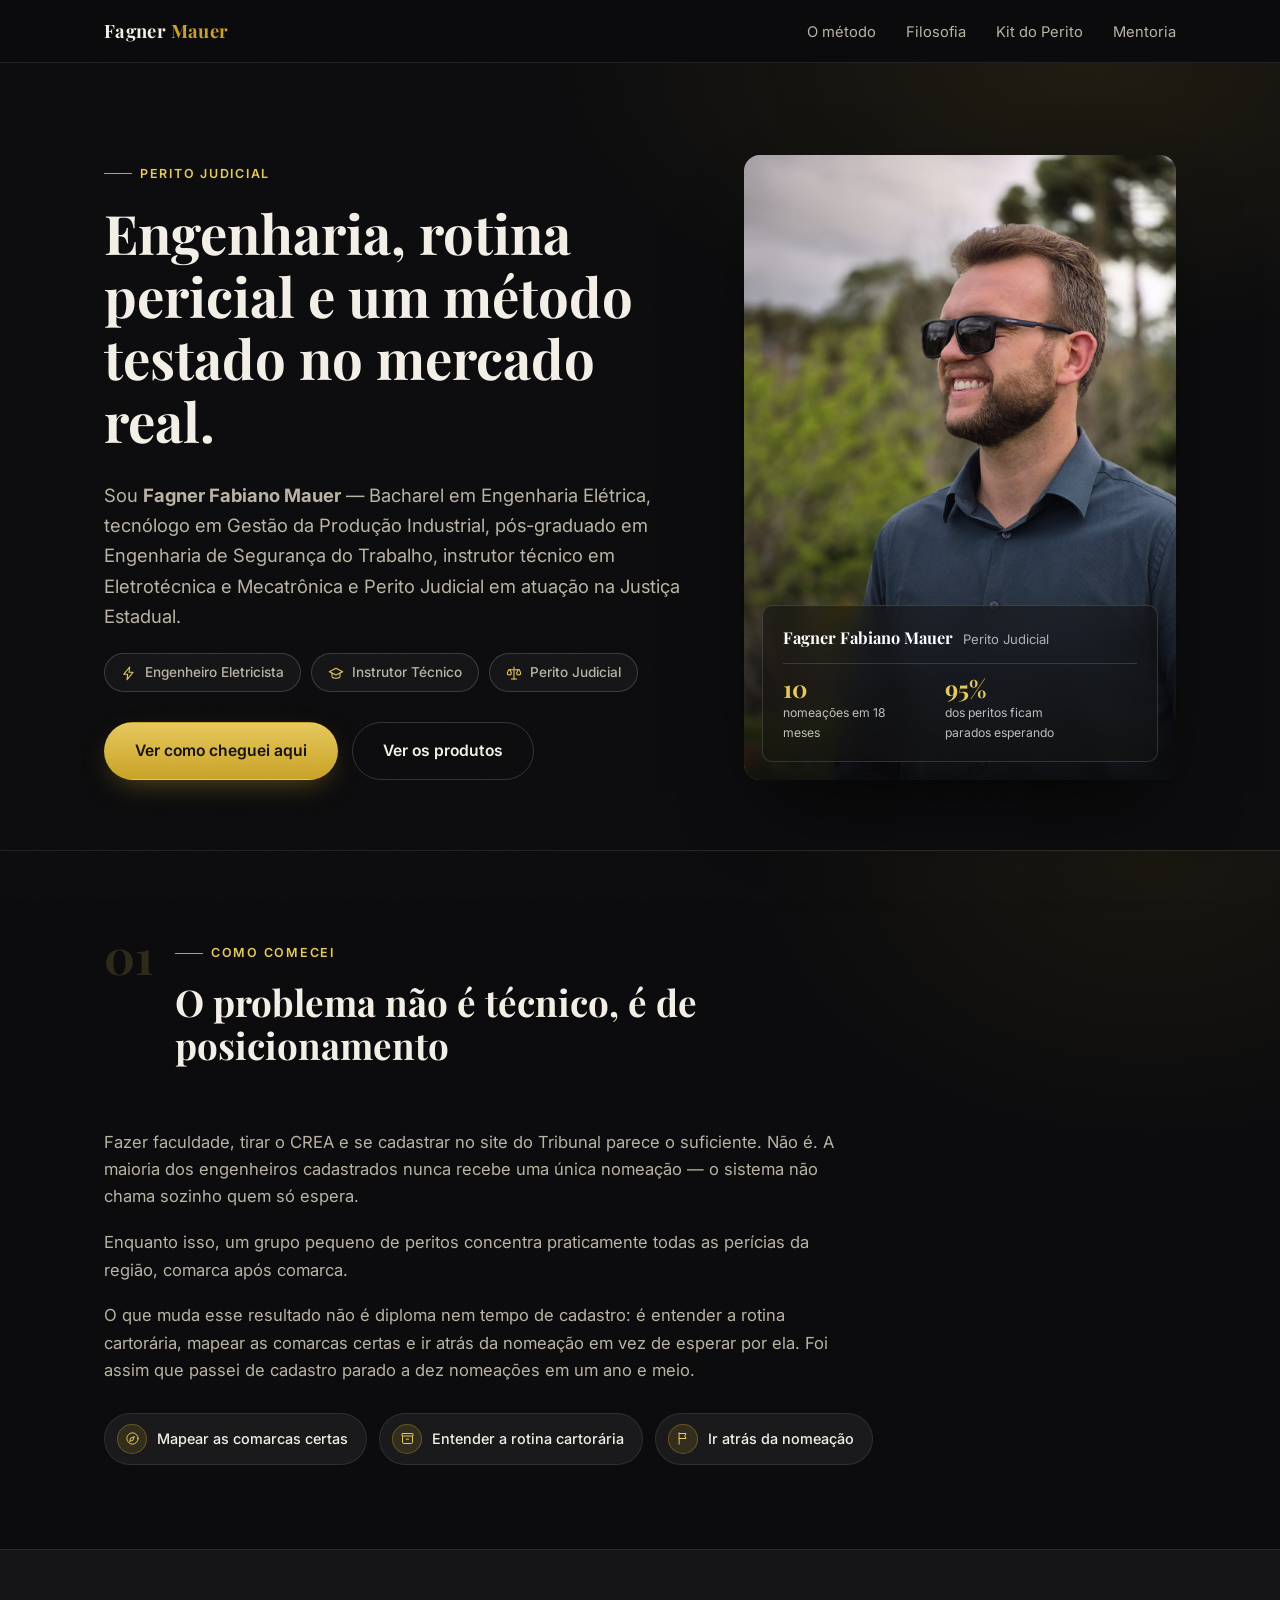
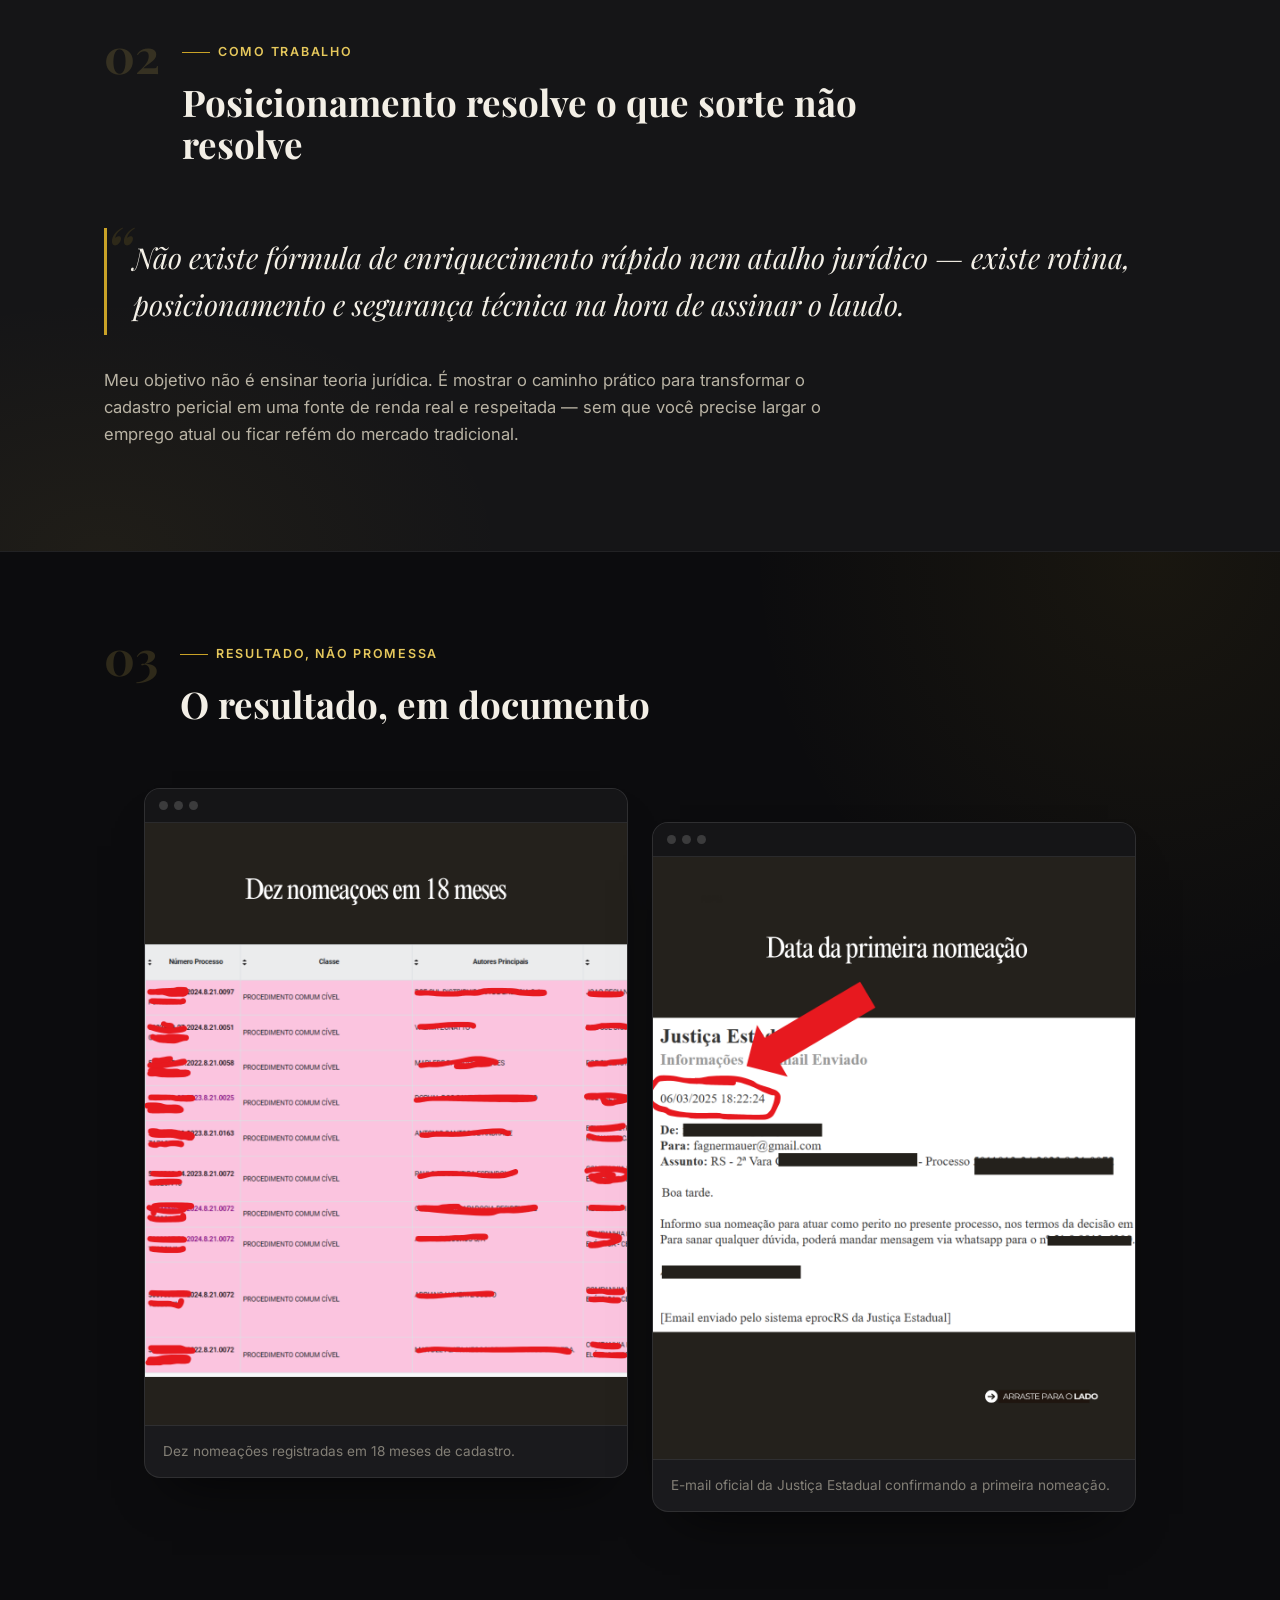
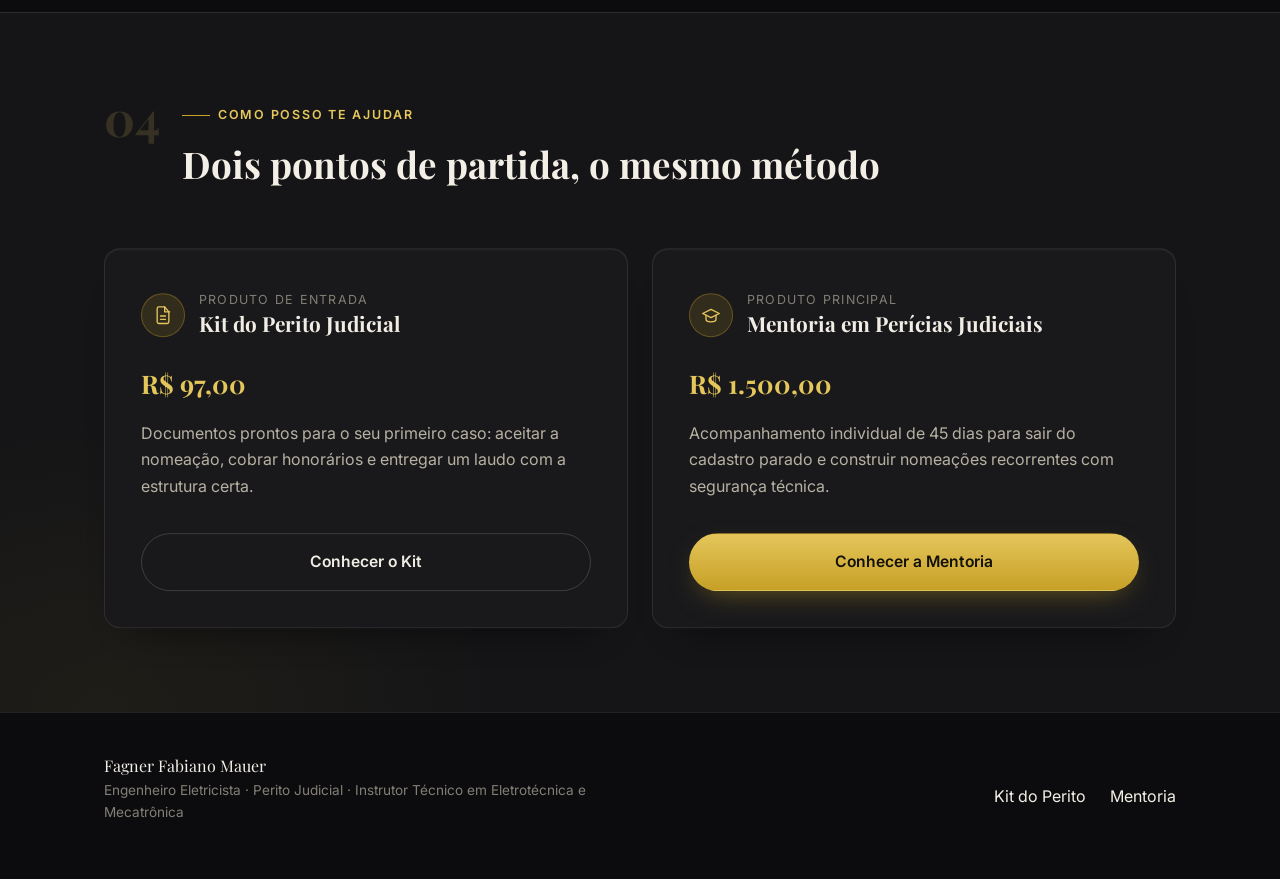
==== commit 47566598: "Redesenha hero: foto grande em vez de miniatura cortada O crop anterior (240px de altura fixa numa f" ====
--- a/index.html
+++ b/index.html
@@ -54,29 +54,22 @@
           <a href="#produtos" class="btn btn-outline">Ver os produtos</a>
         </div>
       </div>
-      <div class="hero-panel reveal">
-        <img src="assets/img/fagner-2.jpg" alt="Fagner Fabiano Mauer, Engenheiro e Perito Judicial" class="panel-photo" loading="eager" width="1200" height="1600" />
-        <div class="panel-id">
-          <strong>Fagner Fabiano Mauer</strong>
-          <span>Perito Judicial</span>
-        </div>
-        <span class="panel-label">Resultado, não promessa</span>
-        <div class="stat">
-          <span class="icon-circle">
-            <svg class="icon" viewBox="0 0 24 24"><path d="m3 17 6-6 4 4 8-8" /><path d="M17 7h4v4" /></svg>
-          </span>
-          <div>
-            <span class="num">10</span>
-            <span class="desc">nomeações conquistadas em 18 meses de atuação como perito</span>
-          </div>
-        </div>
-        <div class="stat">
-          <span class="icon-circle">
-            <svg class="icon" viewBox="0 0 24 24"><circle cx="9" cy="8" r="3" /><path d="M3 20c0-3.3 2.7-6 6-6s6 2.7 6 6" /><circle cx="17" cy="9" r="2.5" /><path d="M15.5 14c2.5.3 4.5 2.5 4.5 6" /></svg>
-          </span>
-          <div>
-            <span class="num">95%</span>
-            <span class="desc">dos peritos cadastrados nunca são chamados — ficam parados esperando o telefone tocar</span>
+      <div class="hero-media reveal">
+        <img src="assets/img/fagner-2.jpg" alt="Fagner Fabiano Mauer, Engenheiro e Perito Judicial" loading="eager" width="1200" height="1600" />
+        <div class="hero-float">
+          <div class="panel-id">
+            <strong>Fagner Fabiano Mauer</strong>
+            <span>Perito Judicial</span>
+          </div>
+          <div class="float-stats">
+            <div>
+              <span class="num">10</span>
+              <span class="desc">nomeações em 18 meses</span>
+            </div>
+            <div>
+              <span class="num">95%</span>
+              <span class="desc">dos peritos ficam parados esperando</span>
+            </div>
           </div>
         </div>
       </div>
--- a/assets/css/style.css
+++ b/assets/css/style.css
@@ -345,32 +345,90 @@
   box-shadow: inset 0 1px 0 rgba(255, 255, 255, 0.05), 0 34px 60px -30px rgba(0, 0, 0, 0.75);
 }
 
-.hero-panel .panel-photo {
-  width: calc(100% + 60px);
-  margin: -30px -30px 0;
-  border-radius: var(--radius-lg) var(--radius-lg) 0 0;
-  height: 240px;
+/* ---------- Hero: foto grande em tela cheia + card flutuante ---------- */
+.hero-media {
+  position: relative;
+  align-self: stretch;
+  min-height: 420px;
+  border-radius: var(--radius-lg);
+  overflow: hidden;
+  box-shadow: 0 40px 80px -30px rgba(0, 0, 0, 0.8);
+}
+
+.hero-media img {
+  width: 100%;
+  height: 100%;
   object-fit: cover;
-}
-
-.hero-panel .panel-id {
+  object-position: center 22%;
+  display: block;
+}
+
+.hero-media::after {
+  content: "";
+  position: absolute;
+  inset: 0;
+  background:
+    linear-gradient(180deg, transparent 35%, rgba(8, 8, 9, 0.2) 58%, rgba(8, 8, 9, 0.92) 100%),
+    linear-gradient(120deg, rgba(8, 8, 9, 0.3), transparent 45%);
+}
+
+.hero-float {
+  position: absolute;
+  left: 18px;
+  right: 18px;
+  bottom: 18px;
+  z-index: 1;
+  background: rgba(20, 19, 17, 0.55);
+  backdrop-filter: blur(14px) saturate(140%);
+  -webkit-backdrop-filter: blur(14px) saturate(140%);
+  border: 1px solid rgba(255, 255, 255, 0.14);
+  border-radius: var(--radius);
+  padding: 18px 20px;
+  display: flex;
+  flex-direction: column;
+  gap: 12px;
+}
+
+.panel-id {
   display: flex;
   align-items: baseline;
   gap: 10px;
-  padding-top: 18px;
-  padding-bottom: 16px;
-  border-bottom: 1px solid var(--border);
-}
-
-.hero-panel .panel-id strong {
-  font-family: var(--serif);
-  color: var(--text);
-  font-size: 1.05rem;
-}
-
-.hero-panel .panel-id span {
-  color: var(--text-faint);
-  font-size: 0.85rem;
+  padding-bottom: 12px;
+  border-bottom: 1px solid rgba(255, 255, 255, 0.14);
+}
+
+.panel-id strong {
+  font-family: var(--serif);
+  color: #fff;
+  font-size: 1.02rem;
+}
+
+.panel-id span {
+  color: rgba(255, 255, 255, 0.65);
+  font-size: 0.82rem;
+}
+
+.float-stats {
+  display: flex;
+  gap: 22px;
+}
+
+.float-stats .num {
+  display: block;
+  font-family: var(--serif);
+  font-size: 1.5rem;
+  color: var(--gold-light);
+  font-weight: 700;
+  line-height: 1;
+  white-space: nowrap;
+}
+
+.float-stats .desc {
+  display: block;
+  margin-top: 3px;
+  color: rgba(255, 255, 255, 0.72);
+  font-size: 0.76rem;
+  max-width: 140px;
 }
 
 .hero-panel .panel-label {
@@ -906,6 +964,7 @@
   .proof-item:nth-child(2) { margin-top: 0; }
   .stat-strip .container { grid-template-columns: 1fr; }
   .hero-grid { grid-template-columns: 1fr; gap: 32px; }
+  .hero-media { min-height: 340px; }
 }
 
 @media (max-width: 640px) {
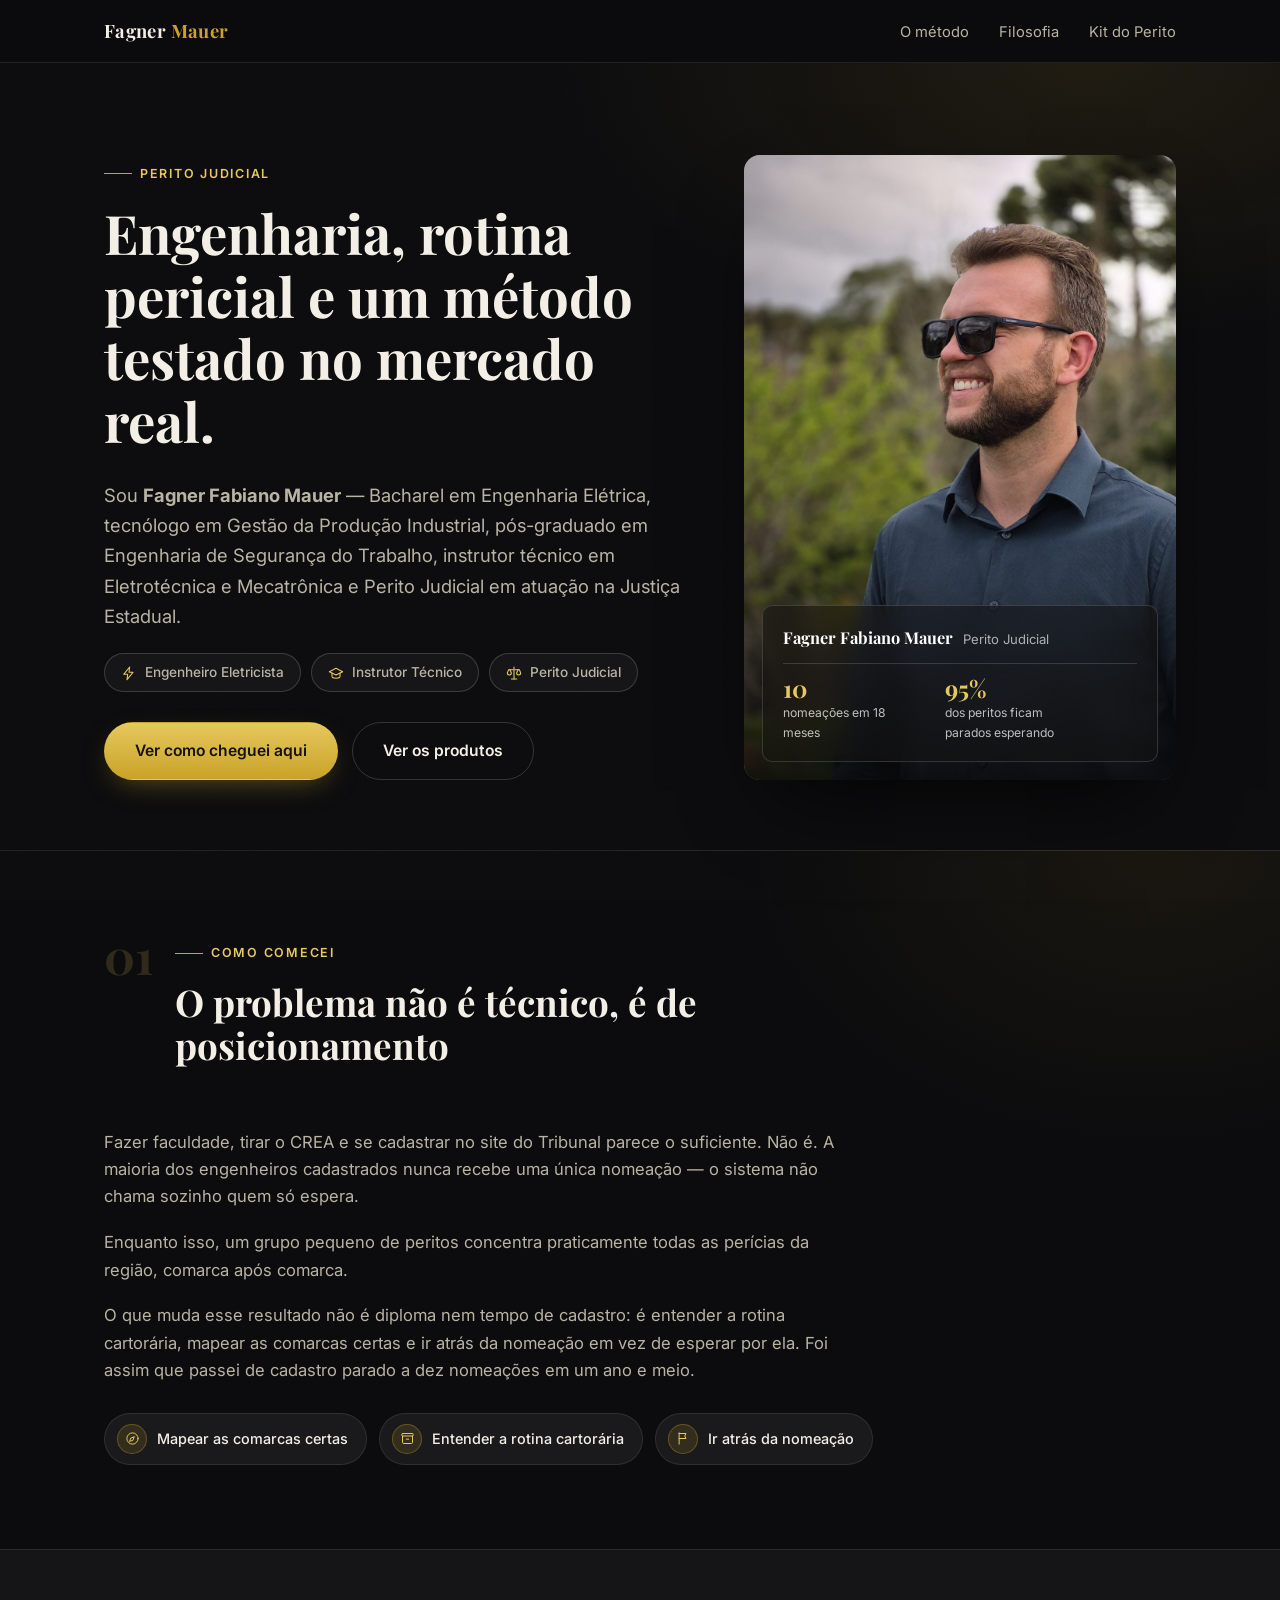
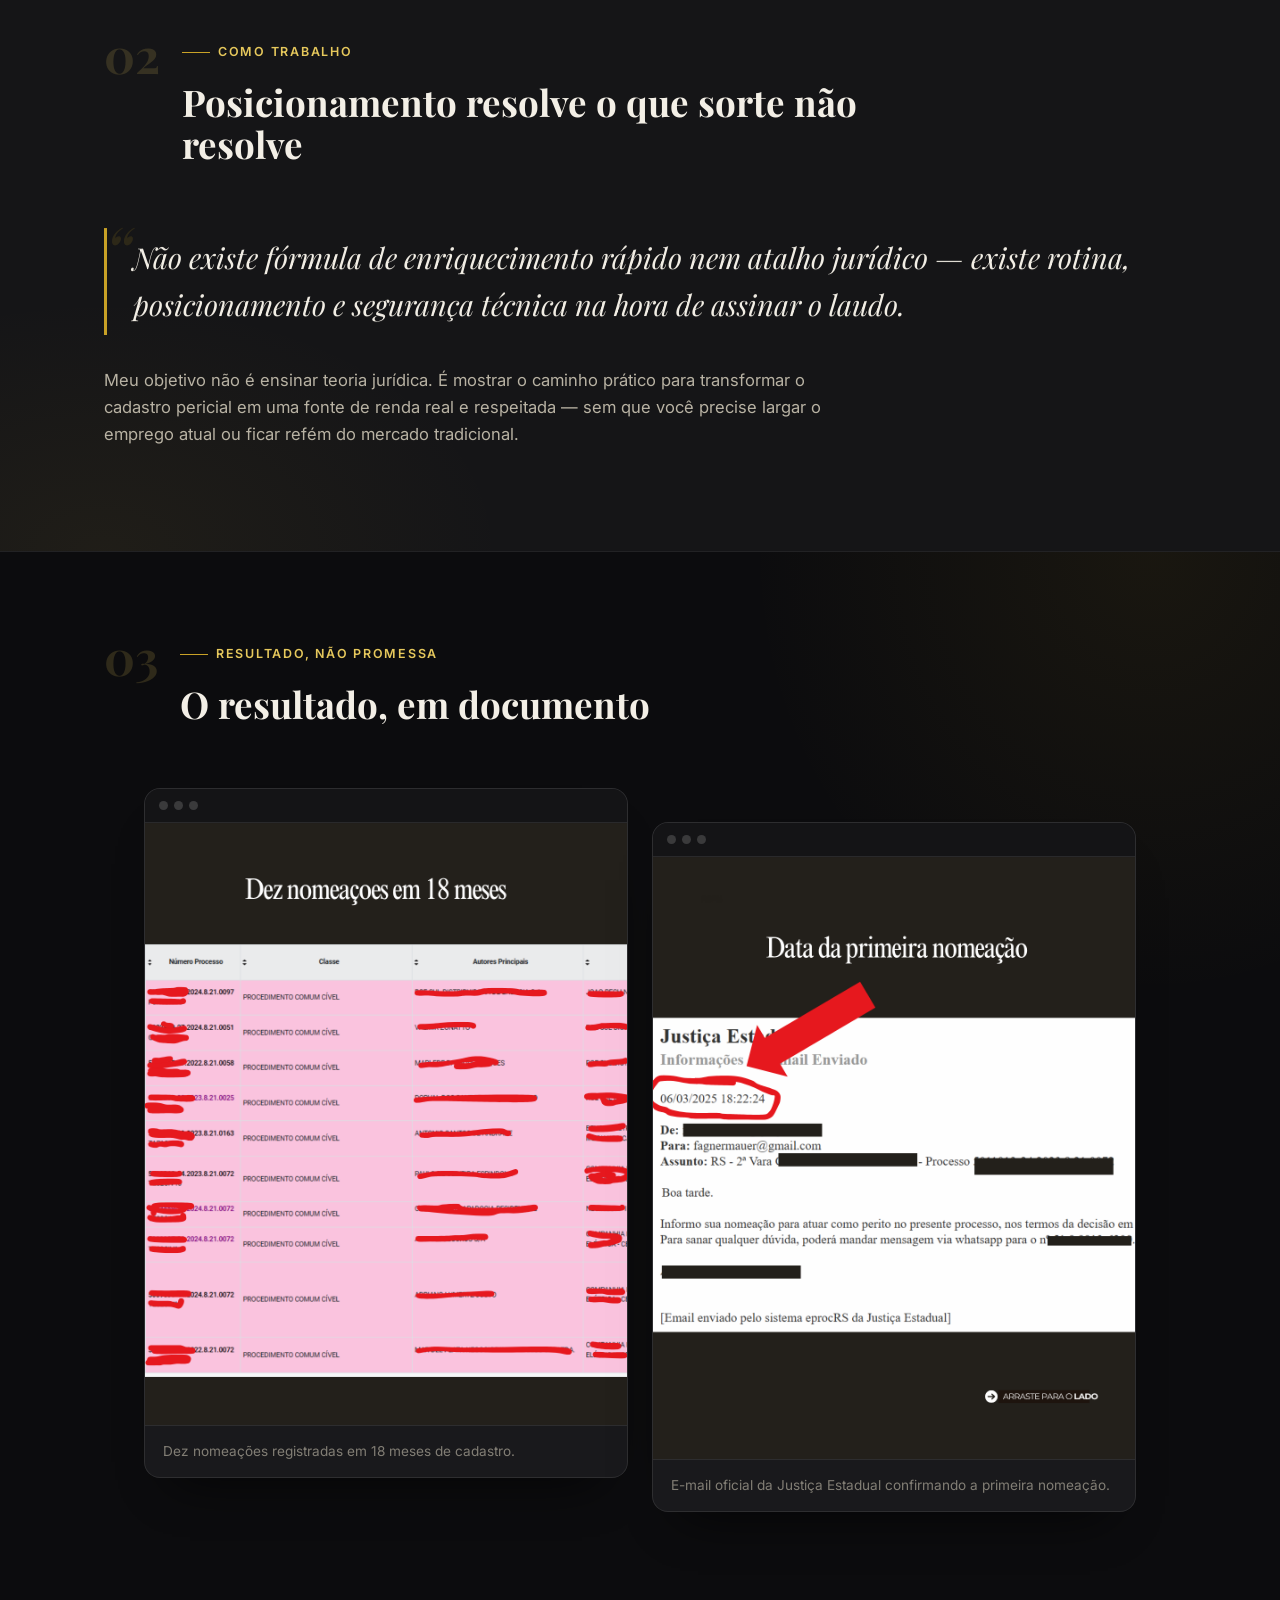
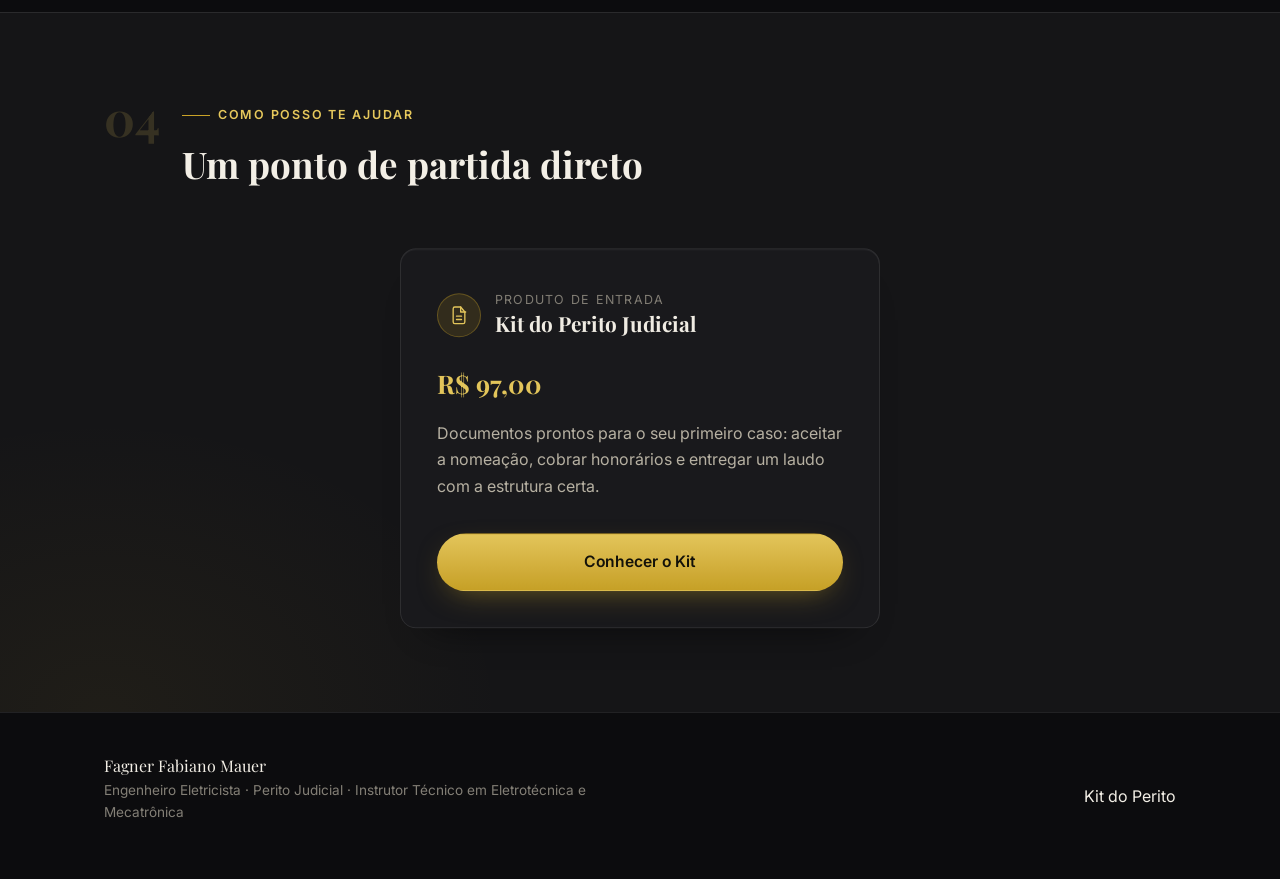
==== commit 15e04d57: "Remove a Mentoria do funil, mantém só o Kit O cliente decidiu tirar a Mentoria da oferta por enquant" ====
--- a/index.html
+++ b/index.html
@@ -18,8 +18,7 @@
       <ul class="nav-links">
         <li><a href="#historia">O método</a></li>
         <li><a href="#filosofia">Filosofia</a></li>
-        <li><a href="kit.html">Kit do Perito</a></li>
-        <li><a href="mentoria.html">Mentoria</a></li>
+        <li><a href="#produtos">Kit do Perito</a></li>
       </ul>
       <button class="nav-toggle" aria-label="Abrir menu" aria-expanded="false">☰</button>
     </div>
@@ -176,10 +175,10 @@
         <span class="sec-num">04</span>
         <div class="section-head-text">
           <span class="eyebrow">Como posso te ajudar</span>
-          <h2>Dois pontos de partida, o mesmo método</h2>
-        </div>
-      </div>
-      <div class="grid grid-2">
+          <h2>Um ponto de partida direto</h2>
+        </div>
+      </div>
+      <div class="grid" style="max-width: 480px; margin: 0 auto;">
         <div class="offer-card reveal">
           <div class="offer-head">
             <span class="icon-circle">
@@ -195,24 +194,7 @@
             Documentos prontos para o seu primeiro caso: aceitar a nomeação, cobrar honorários e entregar um laudo
             com a estrutura certa.
           </p>
-          <a href="kit.html" class="btn btn-outline btn-block">Conhecer o Kit</a>
-        </div>
-        <div class="offer-card reveal">
-          <div class="offer-head">
-            <span class="icon-circle">
-              <svg class="icon" viewBox="0 0 24 24"><path d="M22 10 12 5 2 10l10 5 10-5Z" /><path d="M6 12v5c0 1.7 2.7 3 6 3s6-1.3 6-3v-5" /></svg>
-            </span>
-            <div>
-              <span class="offer-tag">Produto principal</span>
-              <h3>Mentoria em Perícias Judiciais</h3>
-            </div>
-          </div>
-          <span class="offer-price">R$ 1.500,00</span>
-          <p>
-            Acompanhamento individual de 45 dias para sair do cadastro parado e construir nomeações recorrentes
-            com segurança técnica.
-          </p>
-          <a href="mentoria.html" class="btn btn-primary btn-block">Conhecer a Mentoria</a>
+          <a href="kit.html" class="btn btn-primary btn-block">Conhecer o Kit</a>
         </div>
       </div>
     </div>
@@ -225,8 +207,7 @@
         <p class="foot-cred">Engenheiro Eletricista · Perito Judicial · Instrutor Técnico em Eletrotécnica e Mecatrônica</p>
       </div>
       <div>
-        <a href="kit.html" style="margin-right: 20px;">Kit do Perito</a>
-        <a href="mentoria.html">Mentoria</a>
+        <a href="kit.html">Kit do Perito</a>
       </div>
     </div>
   </footer>
--- a/assets/css/style.css
+++ b/assets/css/style.css
@@ -1,6 +1,6 @@
 /* ===========================================================
    Fagner Mauer — Perito Judicial
-   Funil: index (carta) -> kit -> mentoria
+   Funil: index (carta) -> kit
    =========================================================== */
 
 :root {
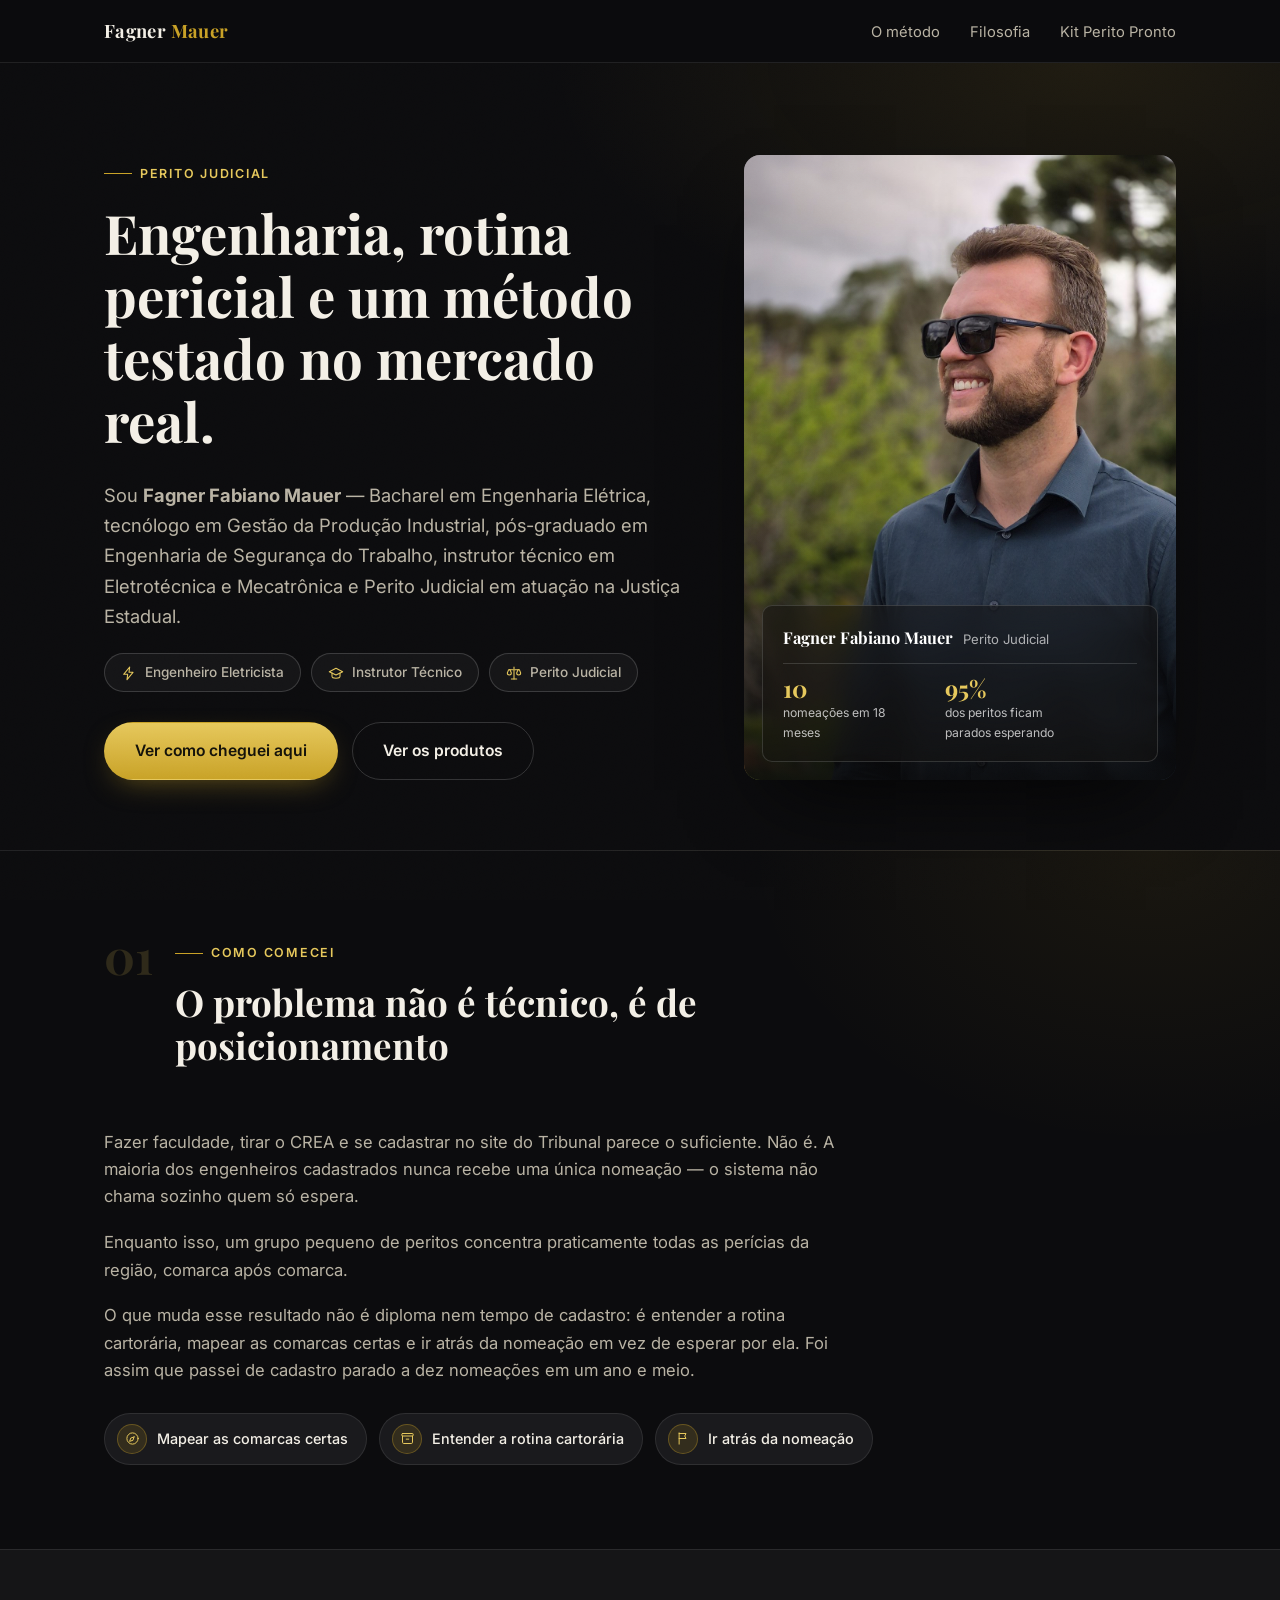
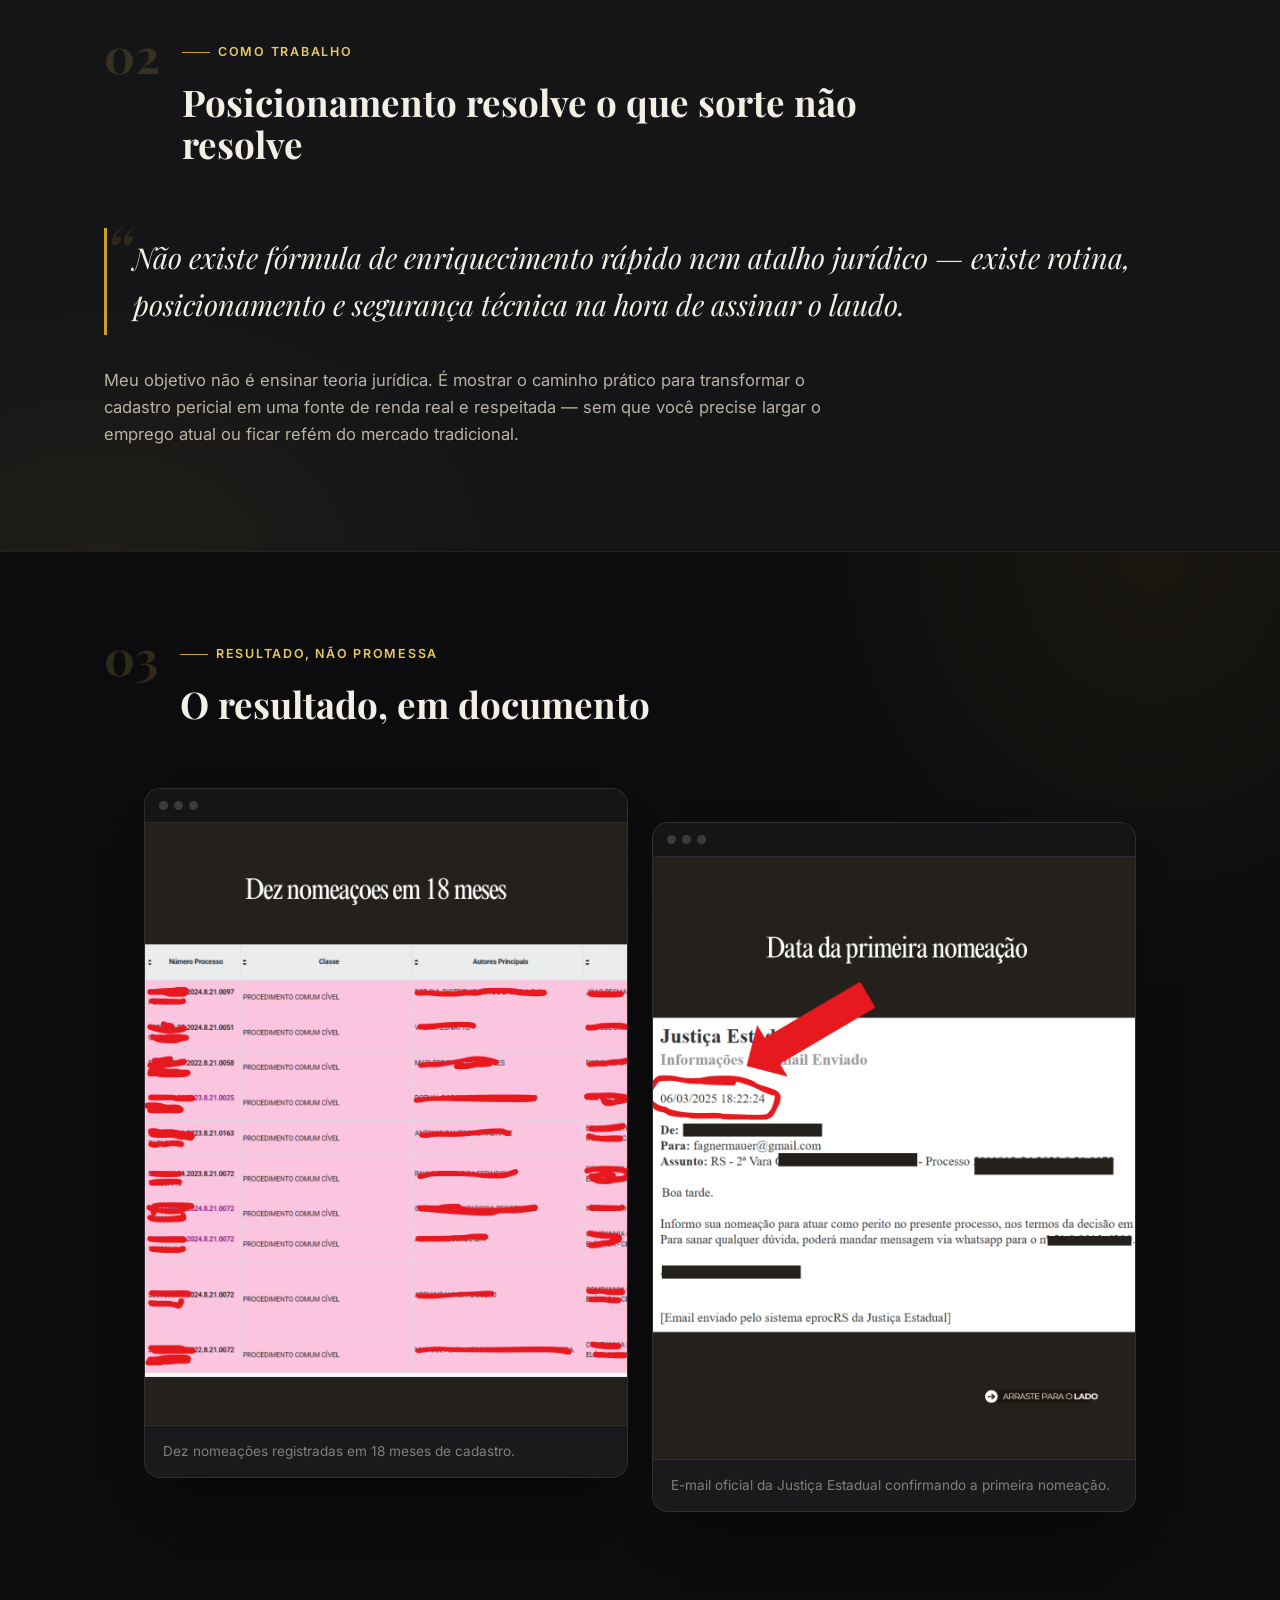
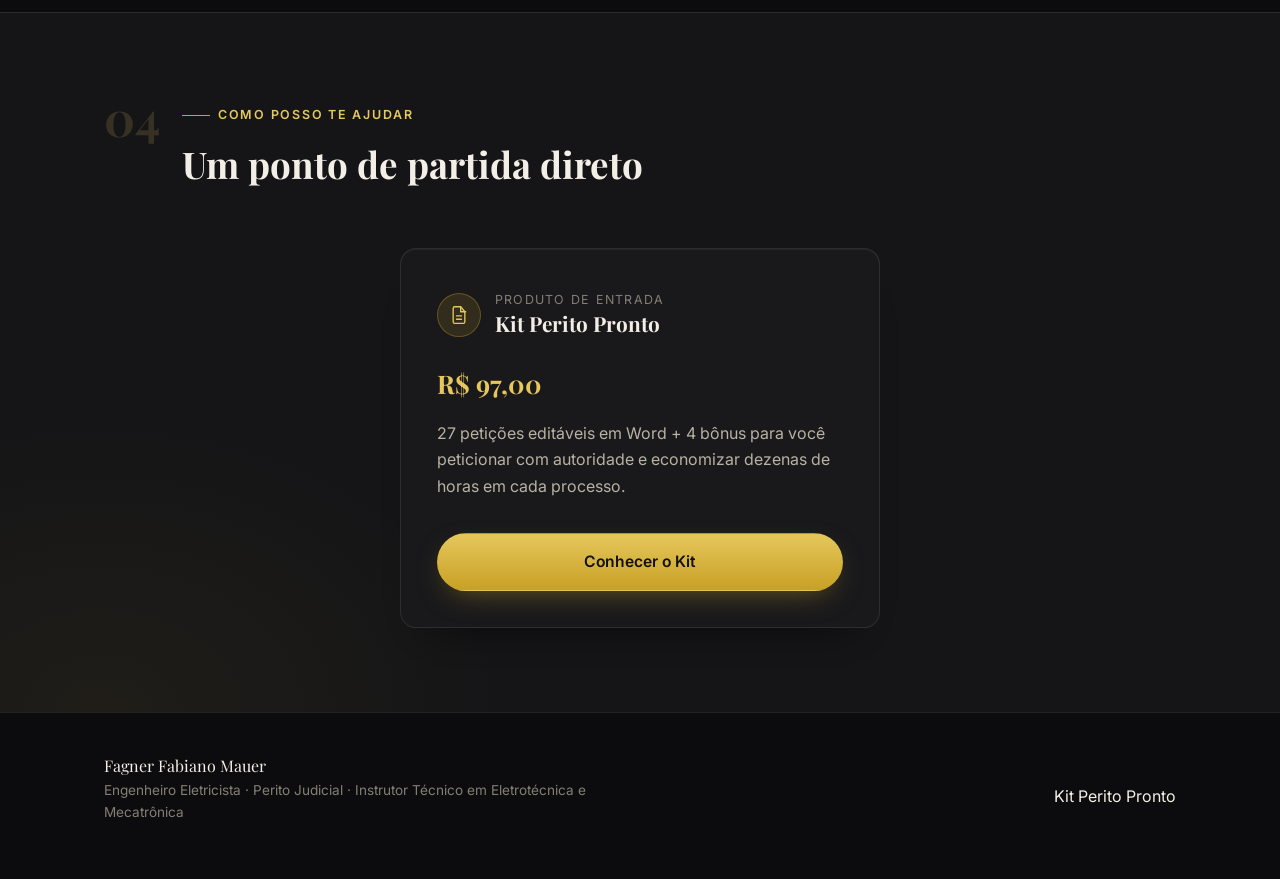
==== commit 71b8036a: "Reescreve kit.html com a oferta real: Kit Perito Pronto Substitui a oferta antiga (3 modelos, R$97) " ====
--- a/index.html
+++ b/index.html
@@ -18,7 +18,7 @@
       <ul class="nav-links">
         <li><a href="#historia">O método</a></li>
         <li><a href="#filosofia">Filosofia</a></li>
-        <li><a href="#produtos">Kit do Perito</a></li>
+        <li><a href="#produtos">Kit Perito Pronto</a></li>
       </ul>
       <button class="nav-toggle" aria-label="Abrir menu" aria-expanded="false">☰</button>
     </div>
@@ -186,13 +186,13 @@
             </span>
             <div>
               <span class="offer-tag">Produto de entrada</span>
-              <h3>Kit do Perito Judicial</h3>
+              <h3>Kit Perito Pronto</h3>
             </div>
           </div>
           <span class="offer-price">R$ 97,00</span>
           <p>
-            Documentos prontos para o seu primeiro caso: aceitar a nomeação, cobrar honorários e entregar um laudo
-            com a estrutura certa.
+            27 petições editáveis em Word + 4 bônus para você peticionar com autoridade e economizar dezenas de
+            horas em cada processo.
           </p>
           <a href="kit.html" class="btn btn-primary btn-block">Conhecer o Kit</a>
         </div>
@@ -207,7 +207,7 @@
         <p class="foot-cred">Engenheiro Eletricista · Perito Judicial · Instrutor Técnico em Eletrotécnica e Mecatrônica</p>
       </div>
       <div>
-        <a href="kit.html">Kit do Perito</a>
+        <a href="kit.html">Kit Perito Pronto</a>
       </div>
     </div>
   </footer>
--- a/assets/css/style.css
+++ b/assets/css/style.css
@@ -824,6 +824,150 @@
   font-size: 0.95rem;
 }
 
+/* Variante "problema" — mesma lista, marcador em tom de alerta em vez de dourado */
+.check-list.is-problem .mark {
+  background: rgba(220, 90, 70, 0.14);
+  border-color: rgba(220, 90, 70, 0.4);
+  color: #e8a793;
+}
+
+/* ---------- Bloco de autoridade (foto + bio) ---------- */
+.author-block {
+  display: grid;
+  grid-template-columns: 300px 1fr;
+  gap: 40px;
+  align-items: center;
+}
+
+.author-photo {
+  border-radius: var(--radius-lg);
+  overflow: hidden;
+  box-shadow: 0 30px 50px -28px rgba(0, 0, 0, 0.7);
+}
+
+.author-photo img {
+  width: 100%;
+  height: auto;
+  display: block;
+}
+
+.author-copy h3 {
+  margin-bottom: 12px;
+}
+
+.author-copy .credential-row {
+  margin-top: 22px;
+}
+
+/* ---------- Stack de valor / preço ---------- */
+.price-stack {
+  max-width: 480px;
+  margin: 0 auto;
+  background: var(--bg-card);
+  border: 1px solid var(--border);
+  border-radius: var(--radius-lg);
+  padding: 36px;
+  box-shadow: inset 0 1px 0 rgba(255, 255, 255, 0.05), 0 30px 60px -30px rgba(0, 0, 0, 0.75);
+}
+
+.price-stack ul {
+  list-style: none;
+  margin: 0 0 22px;
+  padding: 0;
+  display: flex;
+  flex-direction: column;
+  gap: 12px;
+}
+
+.price-stack li {
+  display: flex;
+  justify-content: space-between;
+  align-items: baseline;
+  gap: 12px;
+  color: var(--text-muted);
+  font-size: 0.94rem;
+  border-bottom: 1px dashed var(--border);
+  padding-bottom: 10px;
+}
+
+.price-stack li span:first-child {
+  color: var(--text);
+}
+
+.price-stack li span:last-child {
+  color: var(--text-faint);
+  white-space: nowrap;
+}
+
+.price-stack .stack-total {
+  display: flex;
+  justify-content: space-between;
+  font-weight: 700;
+  color: var(--text);
+  padding-bottom: 24px;
+  border-bottom: 1px solid var(--border);
+}
+
+.price-stack .stack-total span:last-child {
+  text-decoration: line-through;
+  color: var(--text-faint);
+  font-weight: 500;
+}
+
+.price-stack .final-price {
+  text-align: center;
+  padding-top: 24px;
+}
+
+.price-stack .final-price .was {
+  display: block;
+  color: var(--text-faint);
+  font-size: 0.95rem;
+  margin-bottom: 4px;
+}
+
+.price-stack .final-price .now {
+  display: block;
+  font-family: var(--serif);
+  font-size: 2.8rem;
+  color: var(--gold-light);
+  font-weight: 700;
+  line-height: 1;
+}
+
+.price-stack .final-price .now .cents {
+  font-size: 1.4rem;
+}
+
+.price-stack .btn {
+  margin-top: 24px;
+}
+
+.guarantee {
+  display: flex;
+  align-items: flex-start;
+  gap: 16px;
+  max-width: 480px;
+  margin: 20px auto 0;
+  text-align: left;
+  padding: 20px;
+  background: var(--gold-dim);
+  border: 1px solid rgba(201, 162, 39, 0.35);
+  border-radius: var(--radius);
+}
+
+.guarantee strong {
+  display: block;
+  color: var(--gold-light);
+  margin-bottom: 4px;
+}
+
+.guarantee p {
+  margin: 0;
+  font-size: 0.9rem;
+  color: var(--text-muted);
+}
+
 /* Order bump */
 .bump {
   display: flex;
@@ -965,6 +1109,8 @@
   .stat-strip .container { grid-template-columns: 1fr; }
   .hero-grid { grid-template-columns: 1fr; gap: 32px; }
   .hero-media { min-height: 340px; }
+  .author-block { grid-template-columns: 1fr; }
+  .author-photo { max-width: 280px; margin: 0 auto; }
 }
 
 @media (max-width: 640px) {
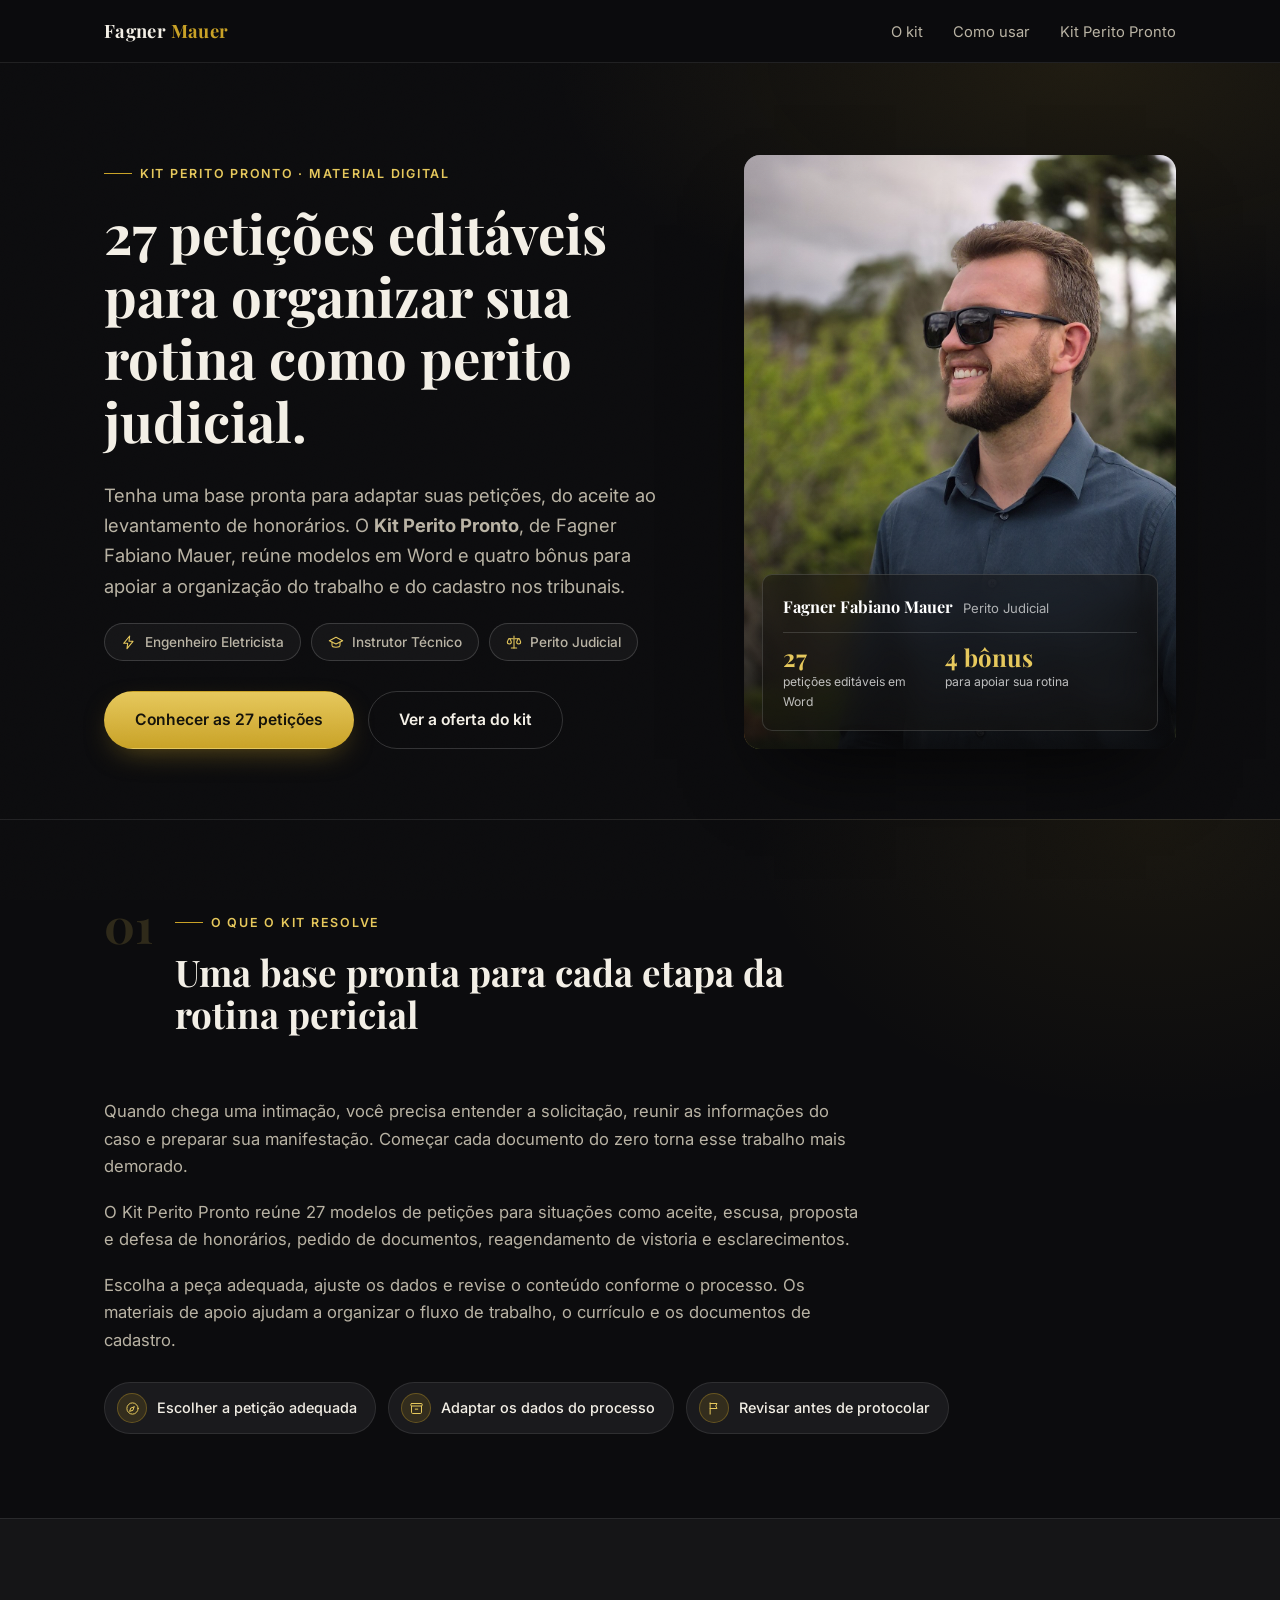
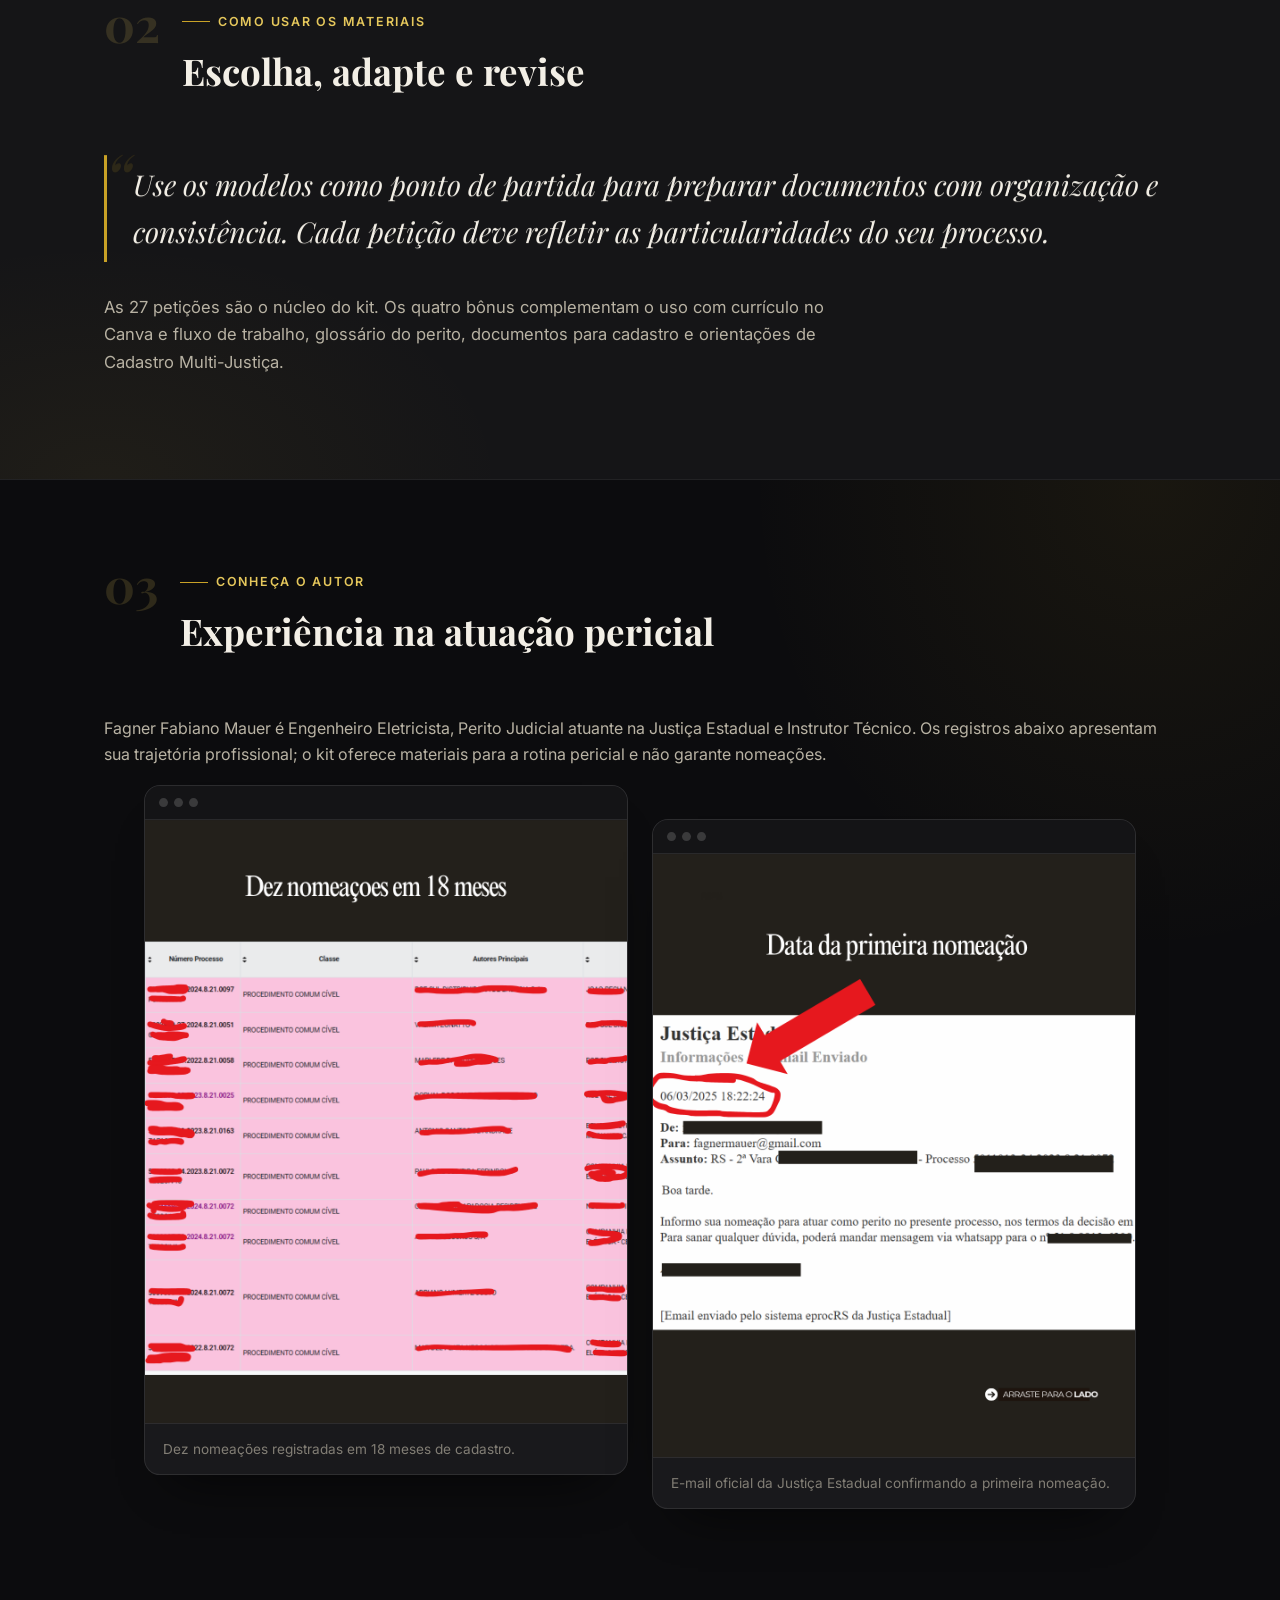
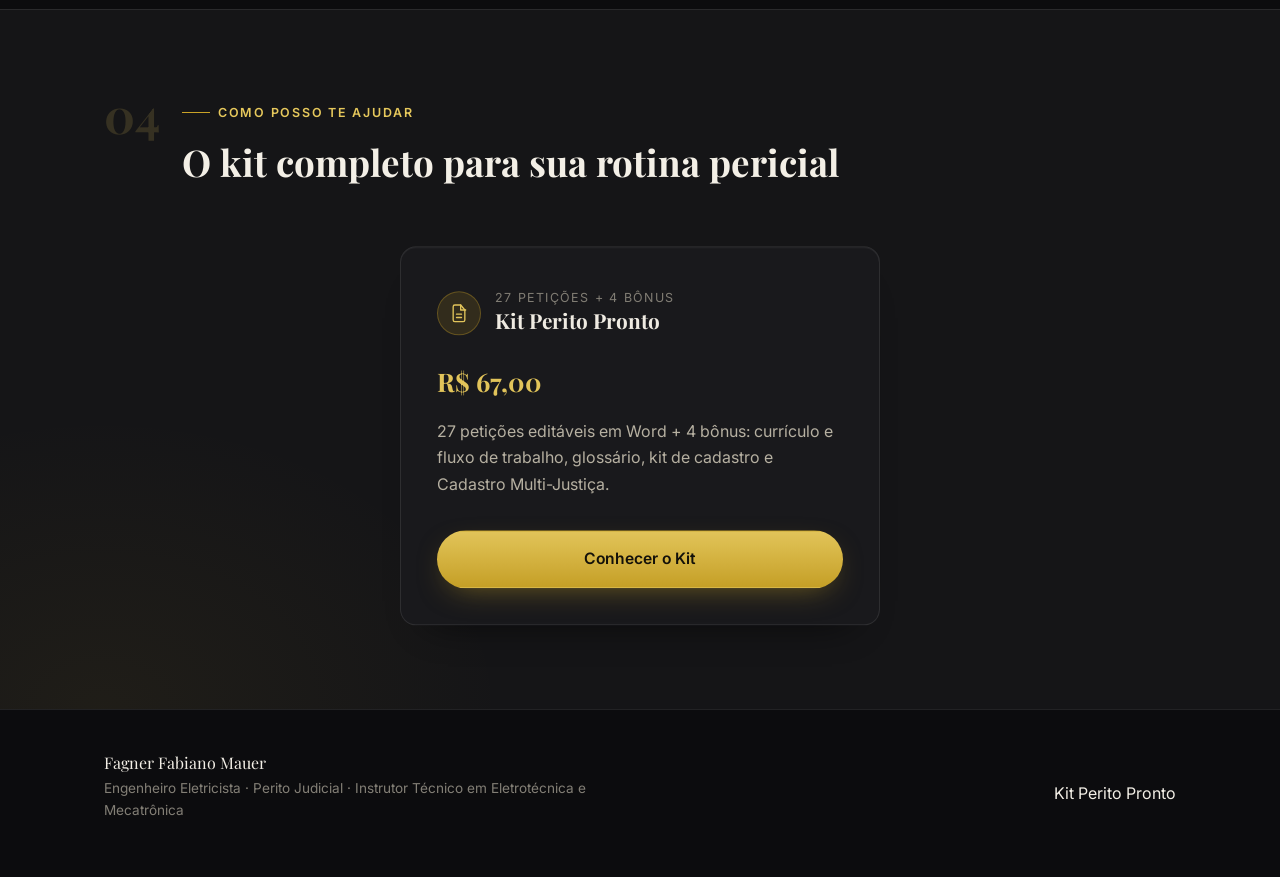
==== commit c2781e9a: "Add files via upload" ====
--- a/index.html
+++ b/index.html
@@ -3,8 +3,8 @@
 <head>
   <meta charset="UTF-8" />
   <meta name="viewport" content="width=device-width, initial-scale=1.0" />
-  <title>Fagner Mauer — Perito Judicial | Engenharia e Perícias Judiciais</title>
-  <meta name="description" content="Fagner Fabiano Mauer, Engenheiro e Perito Judicial: o método por trás de dez nomeações em 18 meses e como aplicá-lo na sua própria atuação pericial." />
+  <title>Kit Perito Pronto | 27 petições editáveis — Fagner Mauer</title>
+  <meta name="description" content="Kit Perito Pronto de Fagner Mauer: 27 petições editáveis em Word, currículo no Canva, fluxo de trabalho, glossário e guias de cadastro para peritos judiciais. Por R$ 67,00." />
   <link rel="preconnect" href="https://fonts.googleapis.com" />
   <link rel="preconnect" href="https://fonts.gstatic.com" crossorigin />
   <link href="https://fonts.googleapis.com/css2?family=Playfair+Display:wght@600;700&family=Inter:wght@400;500;600;700&display=swap" rel="stylesheet" />
@@ -16,8 +16,8 @@
     <div class="container nav-inner">
       <a href="index.html" class="brand">Fagner <span>Mauer</span></a>
       <ul class="nav-links">
-        <li><a href="#historia">O método</a></li>
-        <li><a href="#filosofia">Filosofia</a></li>
+        <li><a href="#historia">O kit</a></li>
+        <li><a href="#filosofia">Como usar</a></li>
         <li><a href="#produtos">Kit Perito Pronto</a></li>
       </ul>
       <button class="nav-toggle" aria-label="Abrir menu" aria-expanded="false">☰</button>
@@ -27,13 +27,9 @@
   <header class="hero">
     <div class="container hero-grid">
       <div class="hero-copy">
-        <span class="eyebrow">Perito Judicial</span>
-        <h1>Engenharia, rotina pericial e um método testado no mercado real.</h1>
-        <p class="lede">
-          Sou <strong>Fagner Fabiano Mauer</strong> — Bacharel em Engenharia Elétrica, tecnólogo em Gestão da
-          Produção Industrial, pós-graduado em Engenharia de Segurança do Trabalho, instrutor técnico em
-          Eletrotécnica e Mecatrônica e Perito Judicial em atuação na Justiça Estadual.
-        </p>
+        <span class="eyebrow">Kit Perito Pronto · Material digital</span>
+        <h1>27 petições editáveis para organizar sua rotina como perito judicial.</h1>
+        <p class="lede">Tenha uma base pronta para adaptar suas petições, do aceite ao levantamento de honorários. O <strong>Kit Perito Pronto</strong>, de Fagner Fabiano Mauer, reúne modelos em Word e quatro bônus para apoiar a organização do trabalho e do cadastro nos tribunais.</p>
         <div class="credential-row">
           <span class="badge">
             <svg class="icon" viewBox="0 0 24 24"><path d="M13 3 4 14h6l-1 8 9-11h-6l1-8Z" /></svg>
@@ -49,8 +45,8 @@
           </span>
         </div>
         <div class="hero-actions">
-          <a href="#historia" class="btn btn-primary">Ver como cheguei aqui</a>
-          <a href="#produtos" class="btn btn-outline">Ver os produtos</a>
+          <a href="kit.html" class="btn btn-primary">Conhecer as 27 petições</a>
+          <a href="#produtos" class="btn btn-outline">Ver a oferta do kit</a>
         </div>
       </div>
       <div class="hero-media reveal">
@@ -62,12 +58,12 @@
           </div>
           <div class="float-stats">
             <div>
-              <span class="num">10</span>
-              <span class="desc">nomeações em 18 meses</span>
+              <span class="num">27</span>
+              <span class="desc">petições editáveis em Word</span>
             </div>
             <div>
-              <span class="num">95%</span>
-              <span class="desc">dos peritos ficam parados esperando</span>
+              <span class="num">4 bônus</span>
+              <span class="desc">para apoiar sua rotina</span>
             </div>
           </div>
         </div>
@@ -80,43 +76,33 @@
       <div class="section-head">
         <span class="sec-num">01</span>
         <div class="section-head-text">
-          <span class="eyebrow">Como comecei</span>
-          <h2>O problema não é técnico, é de posicionamento</h2>
+          <span class="eyebrow">O que o kit resolve</span>
+          <h2>Uma base pronta para cada etapa da rotina pericial</h2>
         </div>
       </div>
       <div class="prose prose-lg reveal">
-        <p>
-          Fazer faculdade, tirar o CREA e se cadastrar no site do Tribunal parece o suficiente. Não é. A maioria
-          dos engenheiros cadastrados nunca recebe uma única nomeação — o sistema não chama sozinho quem só espera.
-        </p>
-        <p>
-          Enquanto isso, um grupo pequeno de peritos concentra praticamente todas as perícias da região, comarca
-          após comarca.
-        </p>
-        <p>
-          O que muda esse resultado não é diploma nem tempo de cadastro: é entender a rotina cartorária, mapear as
-          comarcas certas e ir atrás da nomeação em vez de esperar por ela. Foi assim que passei de cadastro parado
-          a dez nomeações em um ano e meio.
-        </p>
+        <p>Quando chega uma intimação, você precisa entender a solicitação, reunir as informações do caso e preparar sua manifestação. Começar cada documento do zero torna esse trabalho mais demorado.</p>
+        <p>O Kit Perito Pronto reúne 27 modelos de petições para situações como aceite, escusa, proposta e defesa de honorários, pedido de documentos, reagendamento de vistoria e esclarecimentos.</p>
+        <p>Escolha a peça adequada, ajuste os dados e revise o conteúdo conforme o processo. Os materiais de apoio ajudam a organizar o fluxo de trabalho, o currículo e os documentos de cadastro.</p>
       </div>
       <div class="chip-row reveal">
         <span class="chip">
           <span class="icon-circle">
             <svg class="icon" viewBox="0 0 24 24"><circle cx="12" cy="12" r="9" /><path d="m14.5 9.5-1.8 5.3-5.3 1.8 1.8-5.3 5.3-1.8Z" /></svg>
           </span>
-          Mapear as comarcas certas
+          Escolher a petição adequada
         </span>
         <span class="chip">
           <span class="icon-circle">
             <svg class="icon" viewBox="0 0 24 24"><rect x="3" y="4" width="18" height="4" rx="1" /><path d="M4 8v10a2 2 0 0 0 2 2h12a2 2 0 0 0 2-2V8" /><path d="M10 13h4" /></svg>
           </span>
-          Entender a rotina cartorária
+          Adaptar os dados do processo
         </span>
         <span class="chip">
           <span class="icon-circle">
             <svg class="icon" viewBox="0 0 24 24"><path d="M5 3v18" /><path d="M5 4h11l-2 4 2 4H5" /></svg>
           </span>
-          Ir atrás da nomeação
+          Revisar antes de protocolar
         </span>
       </div>
     </div>
@@ -127,20 +113,15 @@
       <div class="section-head">
         <span class="sec-num">02</span>
         <div class="section-head-text">
-          <span class="eyebrow">Como trabalho</span>
-          <h2>Posicionamento resolve o que sorte não resolve</h2>
+          <span class="eyebrow">Como usar os materiais</span>
+          <h2>Escolha, adapte e revise</h2>
         </div>
       </div>
       <blockquote class="pull-quote reveal">
-        Não existe fórmula de enriquecimento rápido nem atalho jurídico — existe rotina, posicionamento e
-        segurança técnica na hora de assinar o laudo.
+        Use os modelos como ponto de partida para preparar documentos com organização e consistência. Cada petição deve refletir as particularidades do seu processo.
       </blockquote>
       <div class="prose prose-lg reveal">
-        <p>
-          Meu objetivo não é ensinar teoria jurídica. É mostrar o caminho prático para transformar o cadastro
-          pericial em uma fonte de renda real e respeitada — sem que você precise largar o emprego atual ou ficar
-          refém do mercado tradicional.
-        </p>
+        <p>As 27 petições são o núcleo do kit. Os quatro bônus complementam o uso com currículo no Canva e fluxo de trabalho, glossário do perito, documentos para cadastro e orientações de Cadastro Multi-Justiça.</p>
       </div>
     </div>
   </section>
@@ -150,10 +131,11 @@
       <div class="section-head">
         <span class="sec-num">03</span>
         <div class="section-head-text">
-          <span class="eyebrow">Resultado, não promessa</span>
-          <h2>O resultado, em documento</h2>
-        </div>
-      </div>
+          <span class="eyebrow">Conheça o autor</span>
+          <h2>Experiência na atuação pericial</h2>
+        </div>
+      </div>
+      <p class="prose">Fagner Fabiano Mauer é Engenheiro Eletricista, Perito Judicial atuante na Justiça Estadual e Instrutor Técnico. Os registros abaixo apresentam sua trajetória profissional; o kit oferece materiais para a rotina pericial e não garante nomeações.</p>
       <figure class="proof-gallery reveal">
         <div class="proof-item">
           <div class="chrome-bar"><span></span><span></span><span></span></div>
@@ -175,7 +157,7 @@
         <span class="sec-num">04</span>
         <div class="section-head-text">
           <span class="eyebrow">Como posso te ajudar</span>
-          <h2>Um ponto de partida direto</h2>
+          <h2>O kit completo para sua rotina pericial</h2>
         </div>
       </div>
       <div class="grid" style="max-width: 480px; margin: 0 auto;">
@@ -185,14 +167,13 @@
               <svg class="icon" viewBox="0 0 24 24"><path d="M14 2H7a2 2 0 0 0-2 2v16a2 2 0 0 0 2 2h10a2 2 0 0 0 2-2V8Z" /><path d="M14 2v6h6" /><path d="M9 13h6M9 17h6" /></svg>
             </span>
             <div>
-              <span class="offer-tag">Produto de entrada</span>
+              <span class="offer-tag">27 petições + 4 bônus</span>
               <h3>Kit Perito Pronto</h3>
             </div>
           </div>
-          <span class="offer-price">R$ 97,00</span>
+          <span class="offer-price">R$ 67,00</span>
           <p>
-            27 petições editáveis em Word + 4 bônus para você peticionar com autoridade e economizar dezenas de
-            horas em cada processo.
+            27 petições editáveis em Word + 4 bônus: currículo e fluxo de trabalho, glossário, kit de cadastro e Cadastro Multi-Justiça.
           </p>
           <a href="kit.html" class="btn btn-primary btn-block">Conhecer o Kit</a>
         </div>
@@ -217,3 +198,4 @@
   <script src="assets/js/main.js"></script>
 </body>
 </html>
+
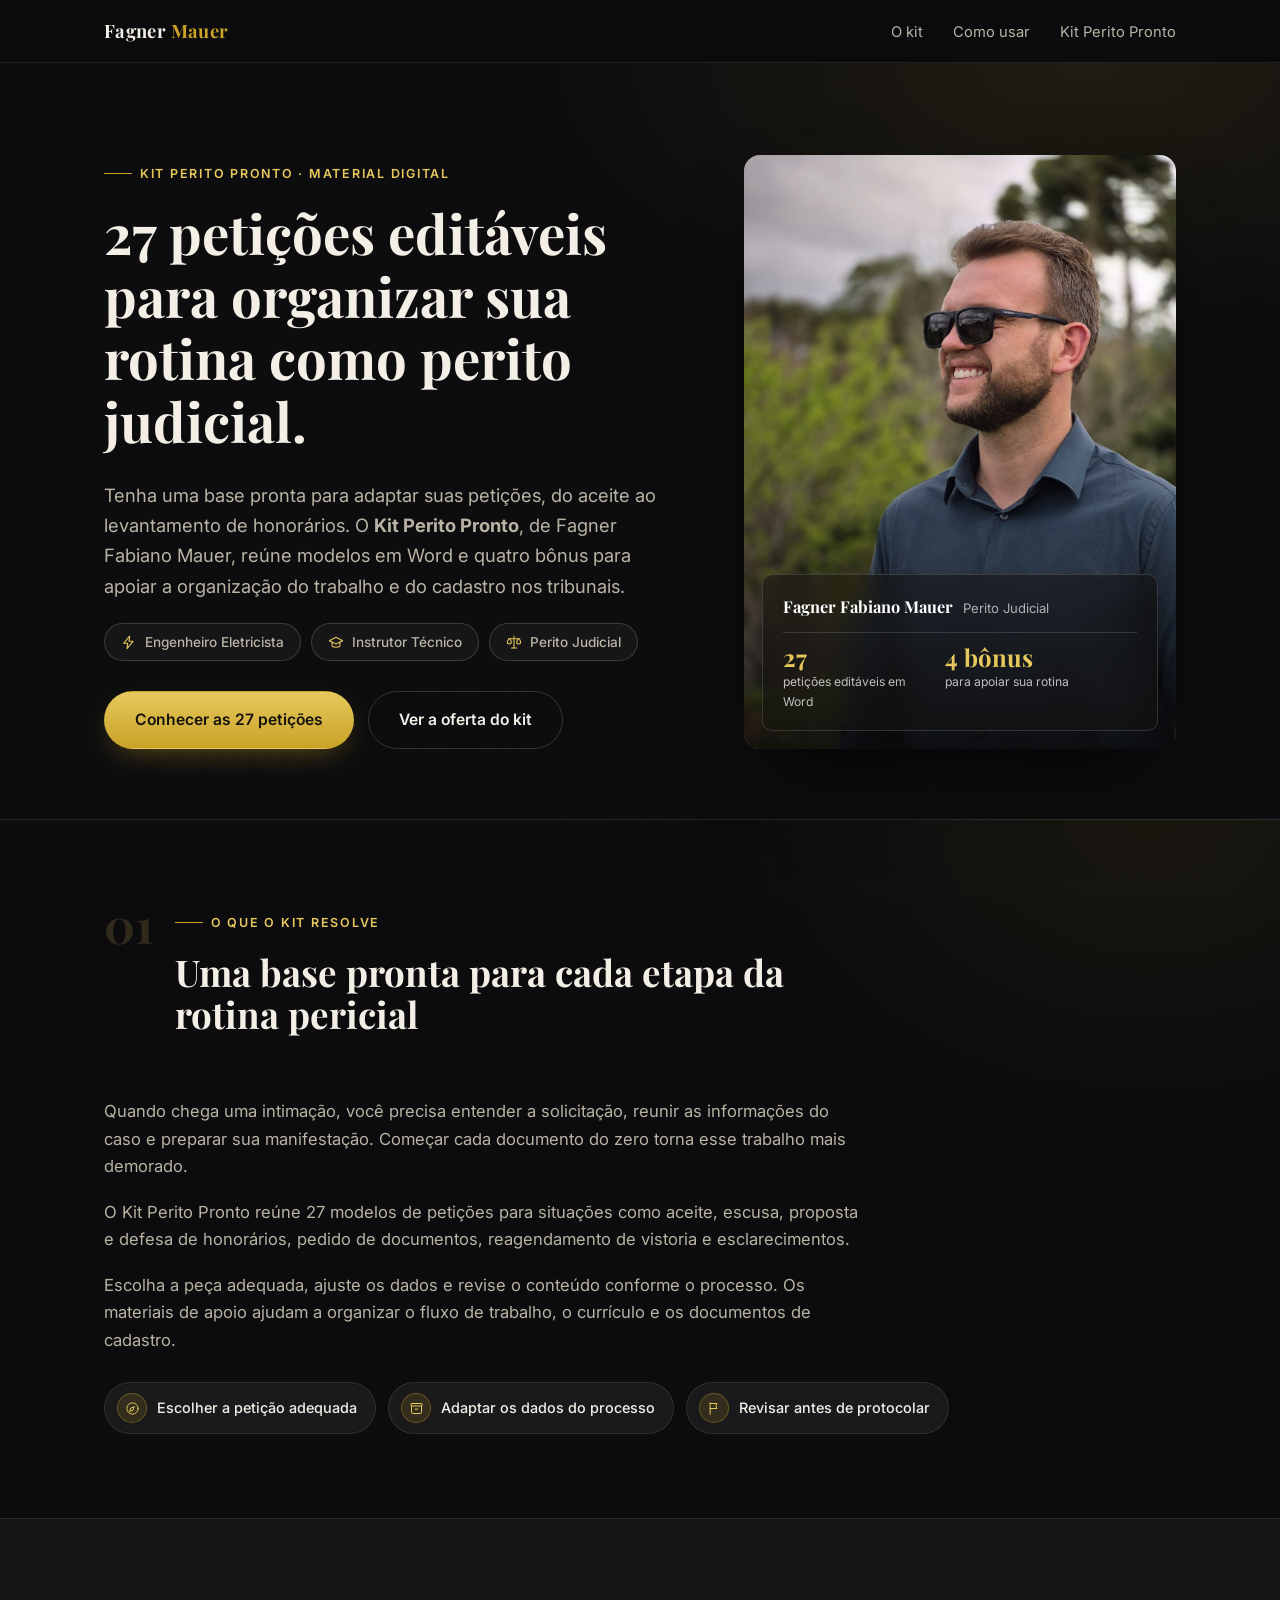
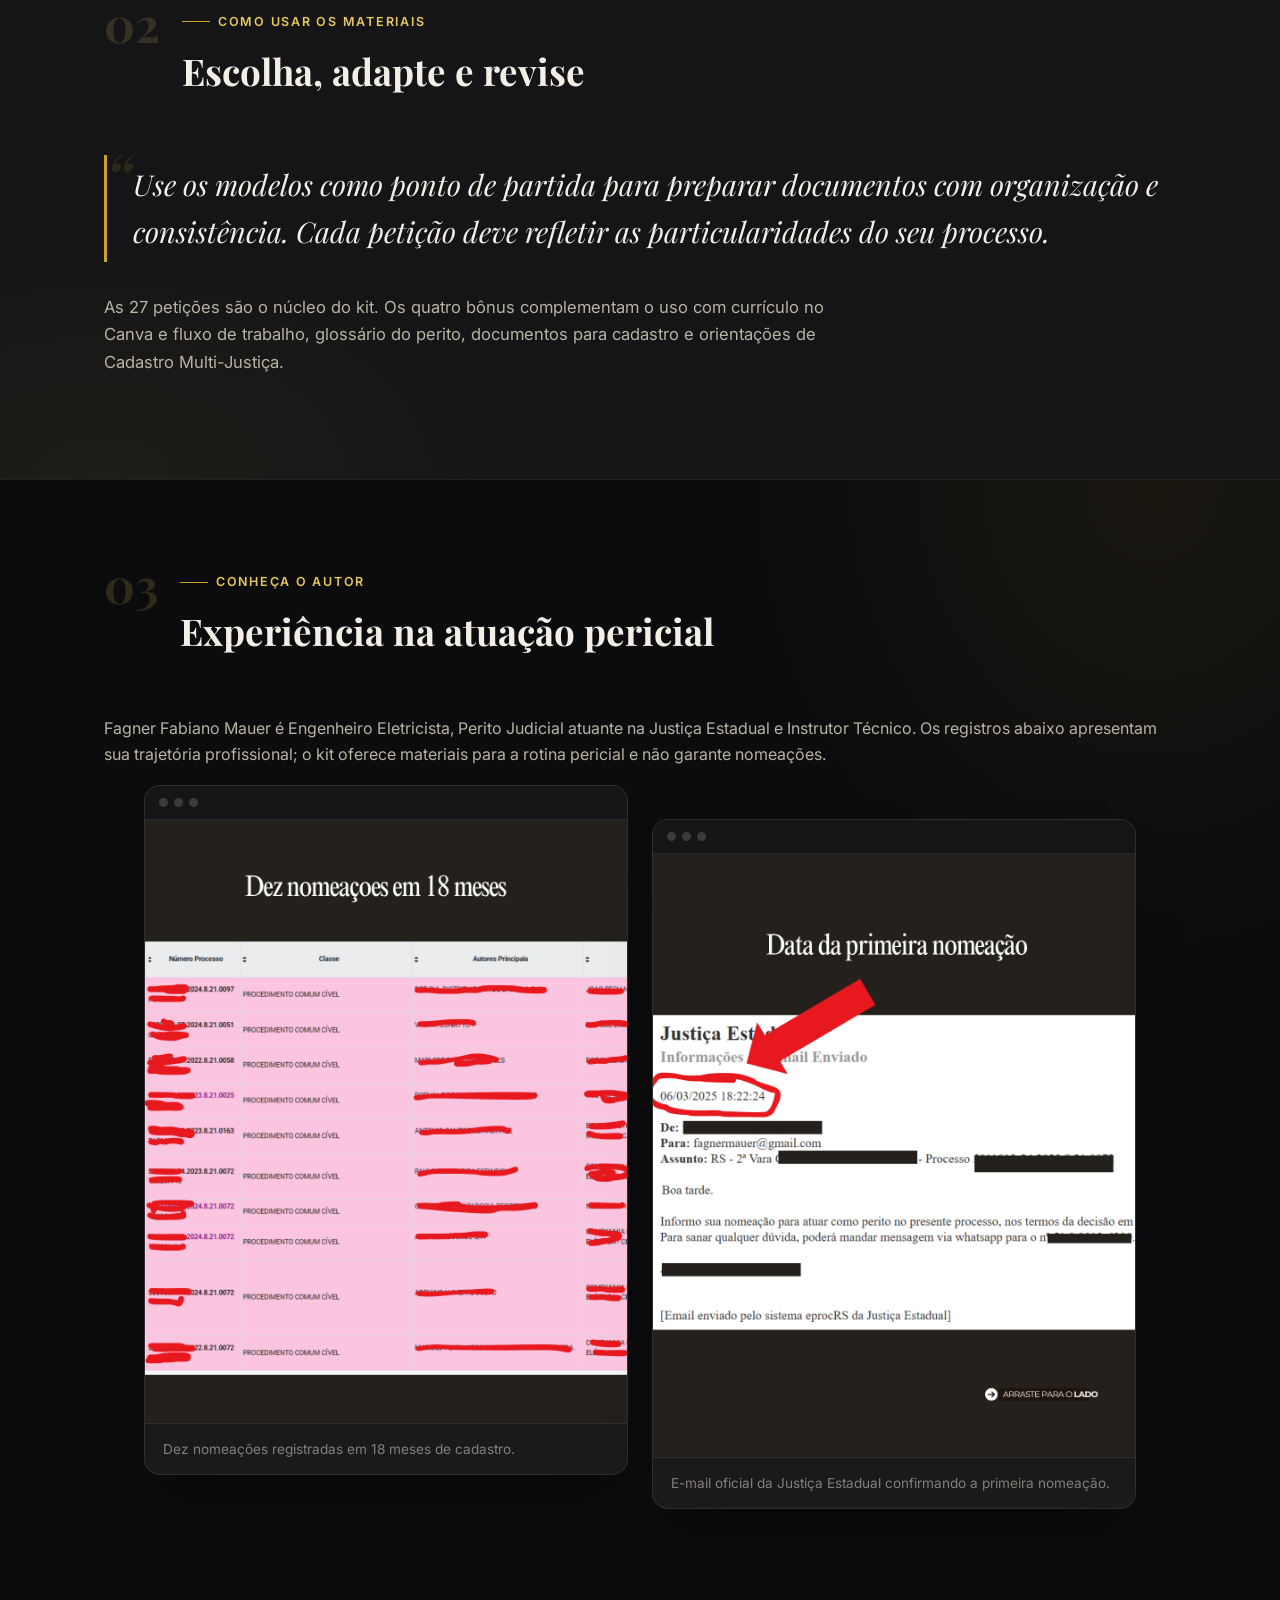
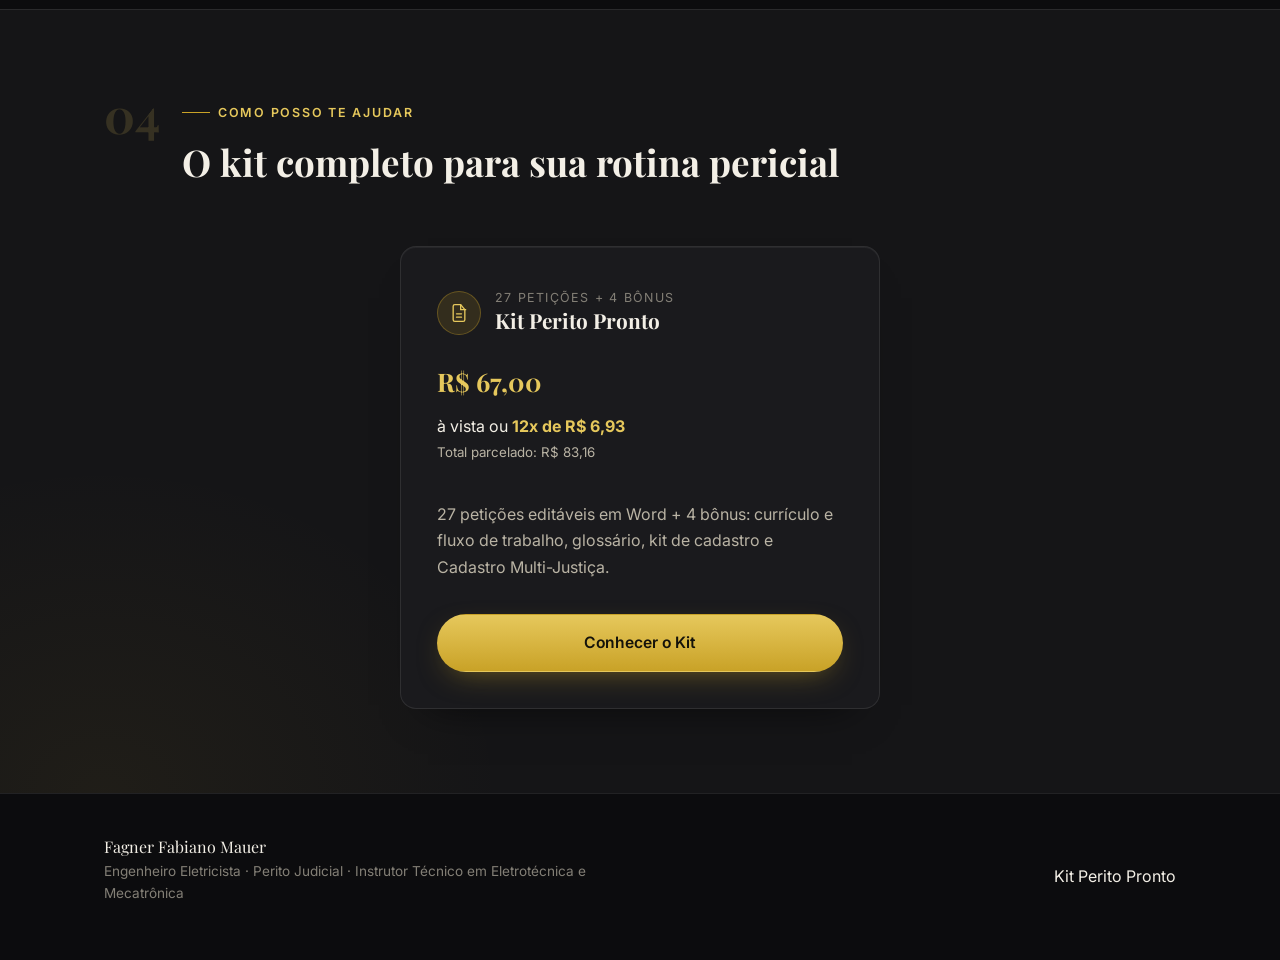
==== commit 01505ec2: "Add files via upload" ====
--- a/index.html
+++ b/index.html
@@ -172,6 +172,7 @@
             </div>
           </div>
           <span class="offer-price">R$ 67,00</span>
+          <p style="margin: -4px 0 20px; color: var(--text); line-height: 1.6;">à vista ou <strong style="color: var(--gold-light);">12x de R$ 6,93</strong><br><small style="color: var(--text-muted);">Total parcelado: R$ 83,16</small></p>
           <p>
             27 petições editáveis em Word + 4 bônus: currículo e fluxo de trabalho, glossário, kit de cadastro e Cadastro Multi-Justiça.
           </p>
@@ -199,3 +200,4 @@
 </body>
 </html>
 
+
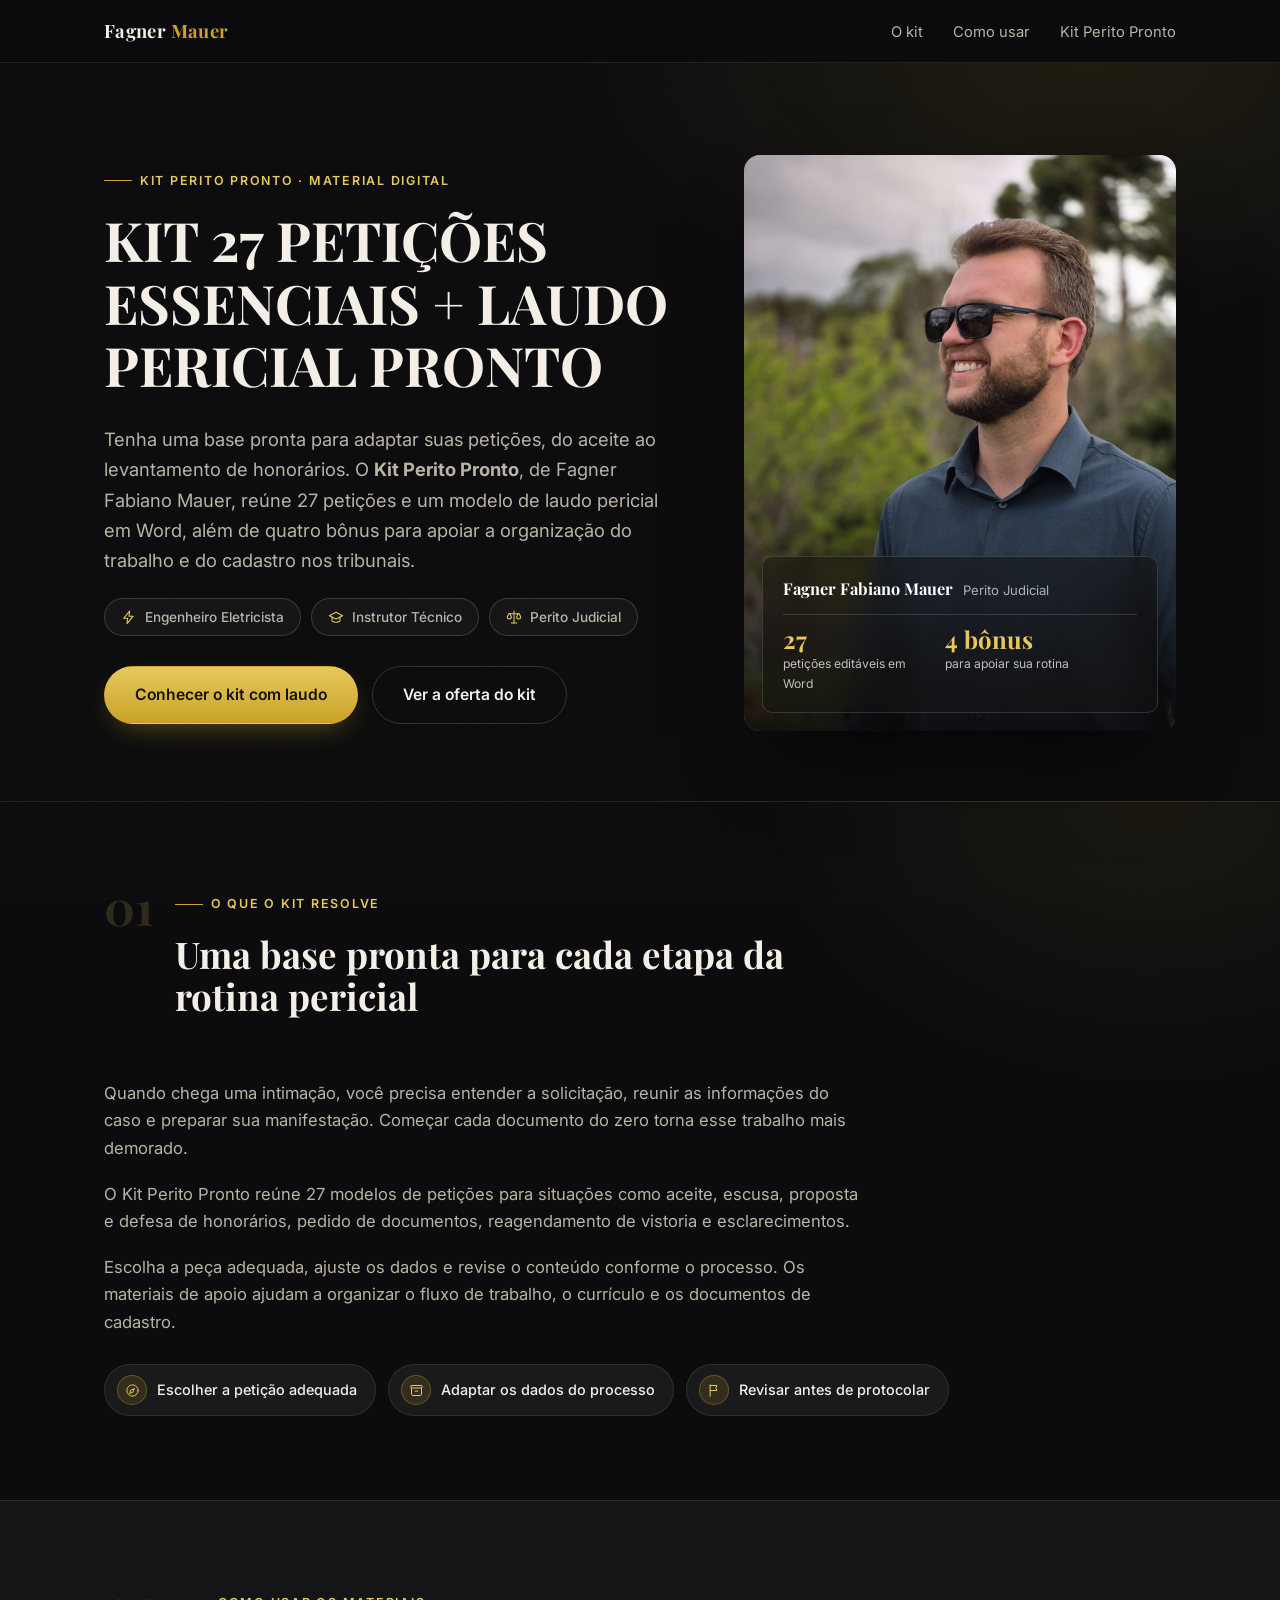
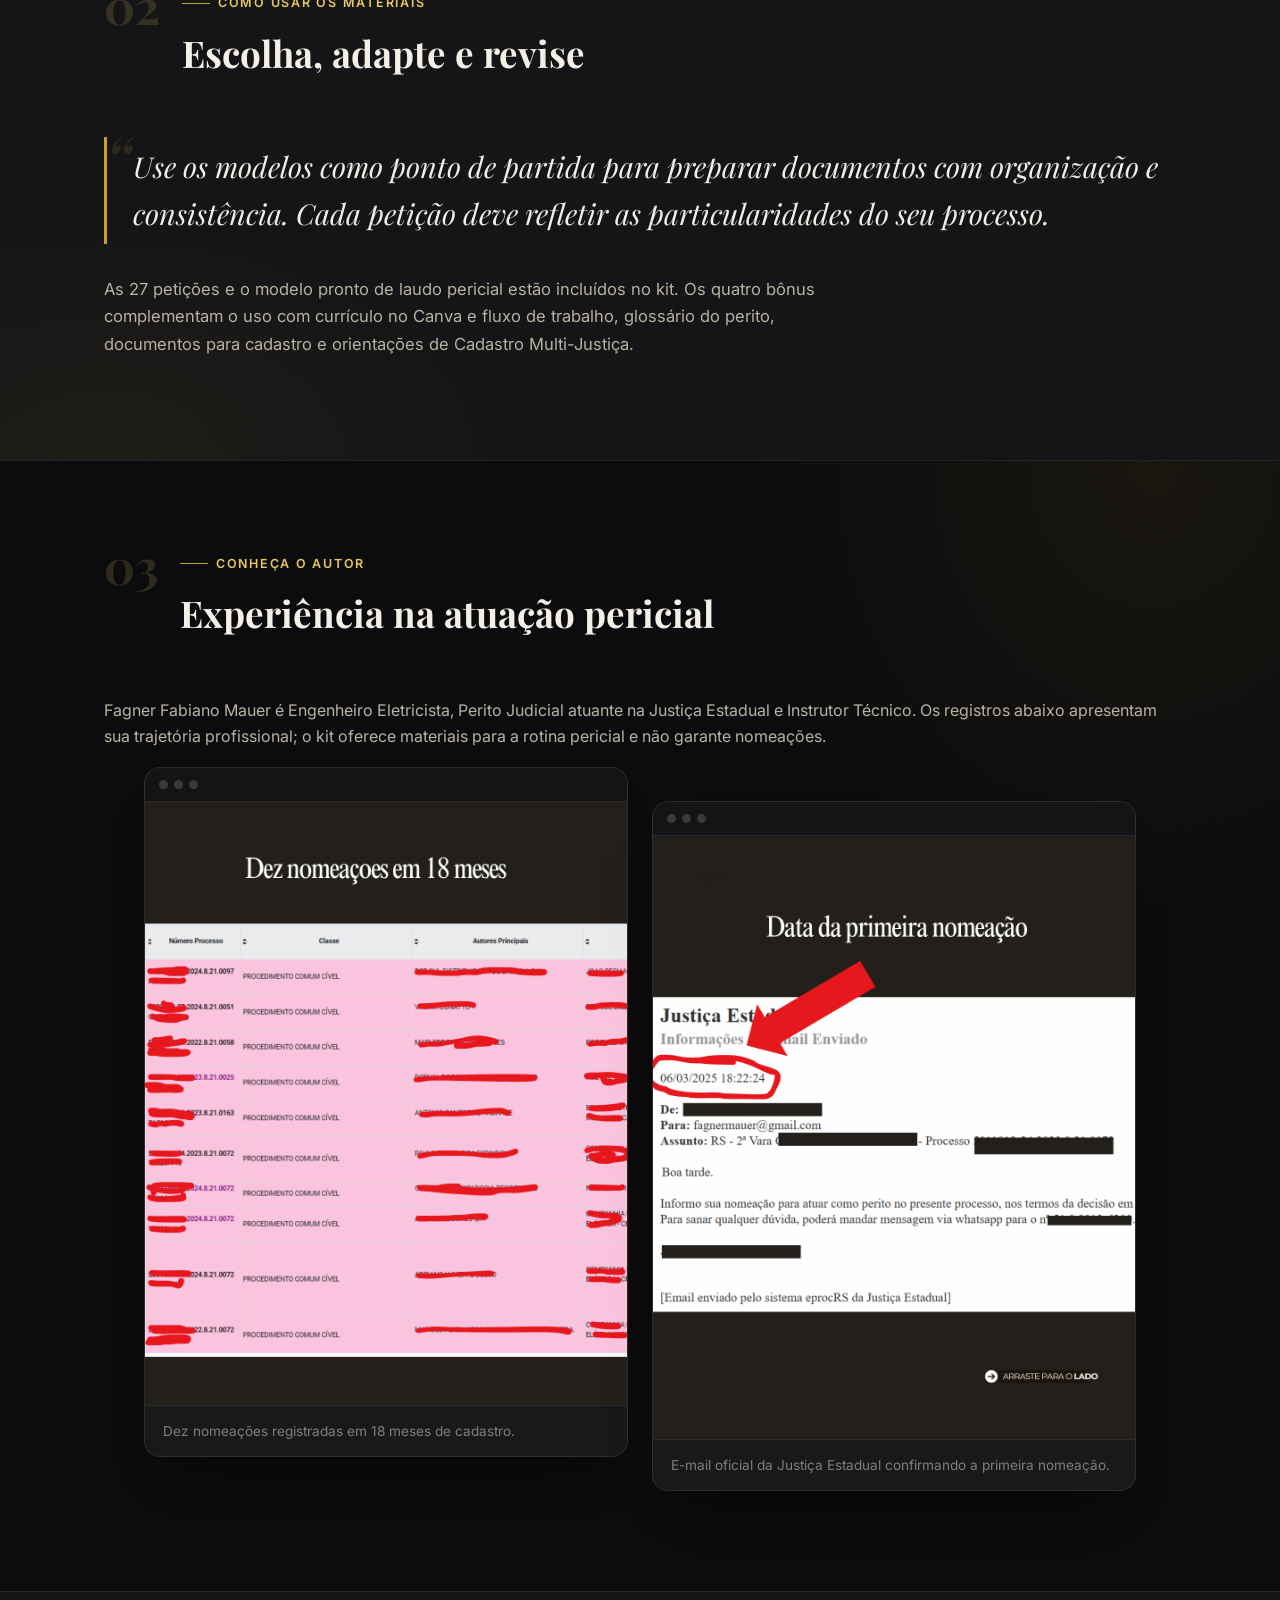
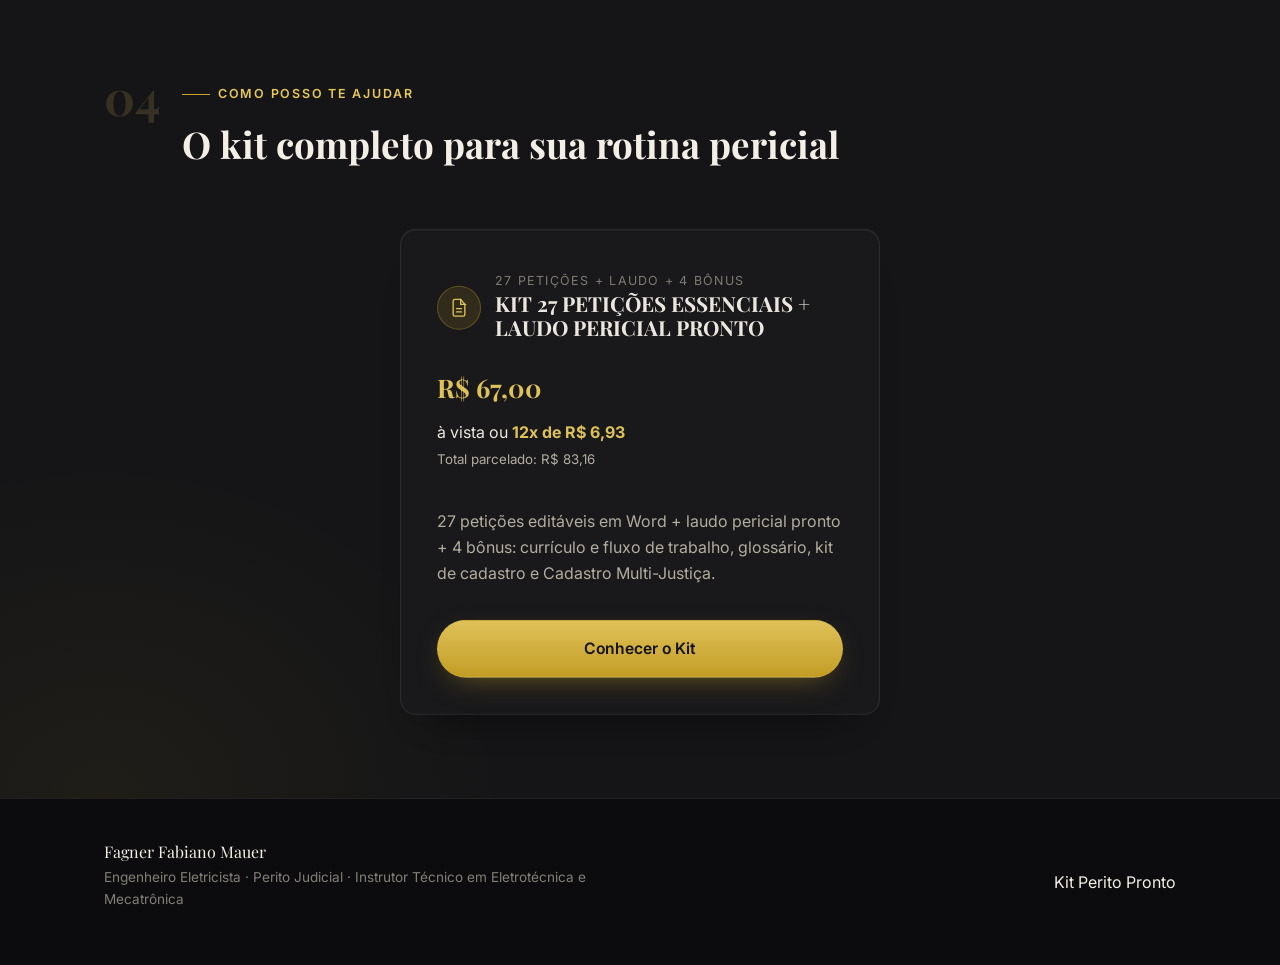
==== commit 9b267329: "Add files via upload" ====
--- a/index.html
+++ b/index.html
@@ -3,8 +3,8 @@
 <head>
   <meta charset="UTF-8" />
   <meta name="viewport" content="width=device-width, initial-scale=1.0" />
-  <title>Kit Perito Pronto | 27 petições editáveis — Fagner Mauer</title>
-  <meta name="description" content="Kit Perito Pronto de Fagner Mauer: 27 petições editáveis em Word, currículo no Canva, fluxo de trabalho, glossário e guias de cadastro para peritos judiciais. Por R$ 67,00." />
+  <title>Kit 27 Petições Essenciais + Laudo Pericial Pronto | Fagner Mauer</title>
+  <meta name="description" content="Kit Perito Pronto de Fagner Mauer: 27 petições editáveis em Word, laudo pericial pronto, currículo no Canva, fluxo de trabalho, glossário e guias de cadastro para peritos judiciais. Por R$ 67,00." />
   <link rel="preconnect" href="https://fonts.googleapis.com" />
   <link rel="preconnect" href="https://fonts.gstatic.com" crossorigin />
   <link href="https://fonts.googleapis.com/css2?family=Playfair+Display:wght@600;700&family=Inter:wght@400;500;600;700&display=swap" rel="stylesheet" />
@@ -28,8 +28,8 @@
     <div class="container hero-grid">
       <div class="hero-copy">
         <span class="eyebrow">Kit Perito Pronto · Material digital</span>
-        <h1>27 petições editáveis para organizar sua rotina como perito judicial.</h1>
-        <p class="lede">Tenha uma base pronta para adaptar suas petições, do aceite ao levantamento de honorários. O <strong>Kit Perito Pronto</strong>, de Fagner Fabiano Mauer, reúne modelos em Word e quatro bônus para apoiar a organização do trabalho e do cadastro nos tribunais.</p>
+        <h1>KIT 27 PETIÇÕES ESSENCIAIS + LAUDO PERICIAL PRONTO</h1>
+        <p class="lede">Tenha uma base pronta para adaptar suas petições, do aceite ao levantamento de honorários. O <strong>Kit Perito Pronto</strong>, de Fagner Fabiano Mauer, reúne 27 petições e um modelo de laudo pericial em Word, além de quatro bônus para apoiar a organização do trabalho e do cadastro nos tribunais.</p>
         <div class="credential-row">
           <span class="badge">
             <svg class="icon" viewBox="0 0 24 24"><path d="M13 3 4 14h6l-1 8 9-11h-6l1-8Z" /></svg>
@@ -45,7 +45,7 @@
           </span>
         </div>
         <div class="hero-actions">
-          <a href="kit.html" class="btn btn-primary">Conhecer as 27 petições</a>
+          <a href="kit.html" class="btn btn-primary">Conhecer o kit com laudo</a>
           <a href="#produtos" class="btn btn-outline">Ver a oferta do kit</a>
         </div>
       </div>
@@ -121,7 +121,7 @@
         Use os modelos como ponto de partida para preparar documentos com organização e consistência. Cada petição deve refletir as particularidades do seu processo.
       </blockquote>
       <div class="prose prose-lg reveal">
-        <p>As 27 petições são o núcleo do kit. Os quatro bônus complementam o uso com currículo no Canva e fluxo de trabalho, glossário do perito, documentos para cadastro e orientações de Cadastro Multi-Justiça.</p>
+        <p>As 27 petições e o modelo pronto de laudo pericial estão incluídos no kit. Os quatro bônus complementam o uso com currículo no Canva e fluxo de trabalho, glossário do perito, documentos para cadastro e orientações de Cadastro Multi-Justiça.</p>
       </div>
     </div>
   </section>
@@ -167,14 +167,14 @@
               <svg class="icon" viewBox="0 0 24 24"><path d="M14 2H7a2 2 0 0 0-2 2v16a2 2 0 0 0 2 2h10a2 2 0 0 0 2-2V8Z" /><path d="M14 2v6h6" /><path d="M9 13h6M9 17h6" /></svg>
             </span>
             <div>
-              <span class="offer-tag">27 petições + 4 bônus</span>
-              <h3>Kit Perito Pronto</h3>
+              <span class="offer-tag">27 petições + laudo + 4 bônus</span>
+              <h3>KIT 27 PETIÇÕES ESSENCIAIS + LAUDO PERICIAL PRONTO</h3>
             </div>
           </div>
           <span class="offer-price">R$ 67,00</span>
           <p style="margin: -4px 0 20px; color: var(--text); line-height: 1.6;">à vista ou <strong style="color: var(--gold-light);">12x de R$ 6,93</strong><br><small style="color: var(--text-muted);">Total parcelado: R$ 83,16</small></p>
           <p>
-            27 petições editáveis em Word + 4 bônus: currículo e fluxo de trabalho, glossário, kit de cadastro e Cadastro Multi-Justiça.
+            27 petições editáveis em Word + laudo pericial pronto + 4 bônus: currículo e fluxo de trabalho, glossário, kit de cadastro e Cadastro Multi-Justiça.
           </p>
           <a href="kit.html" class="btn btn-primary btn-block">Conhecer o Kit</a>
         </div>
@@ -201,3 +201,4 @@
 </html>
 
 
+
